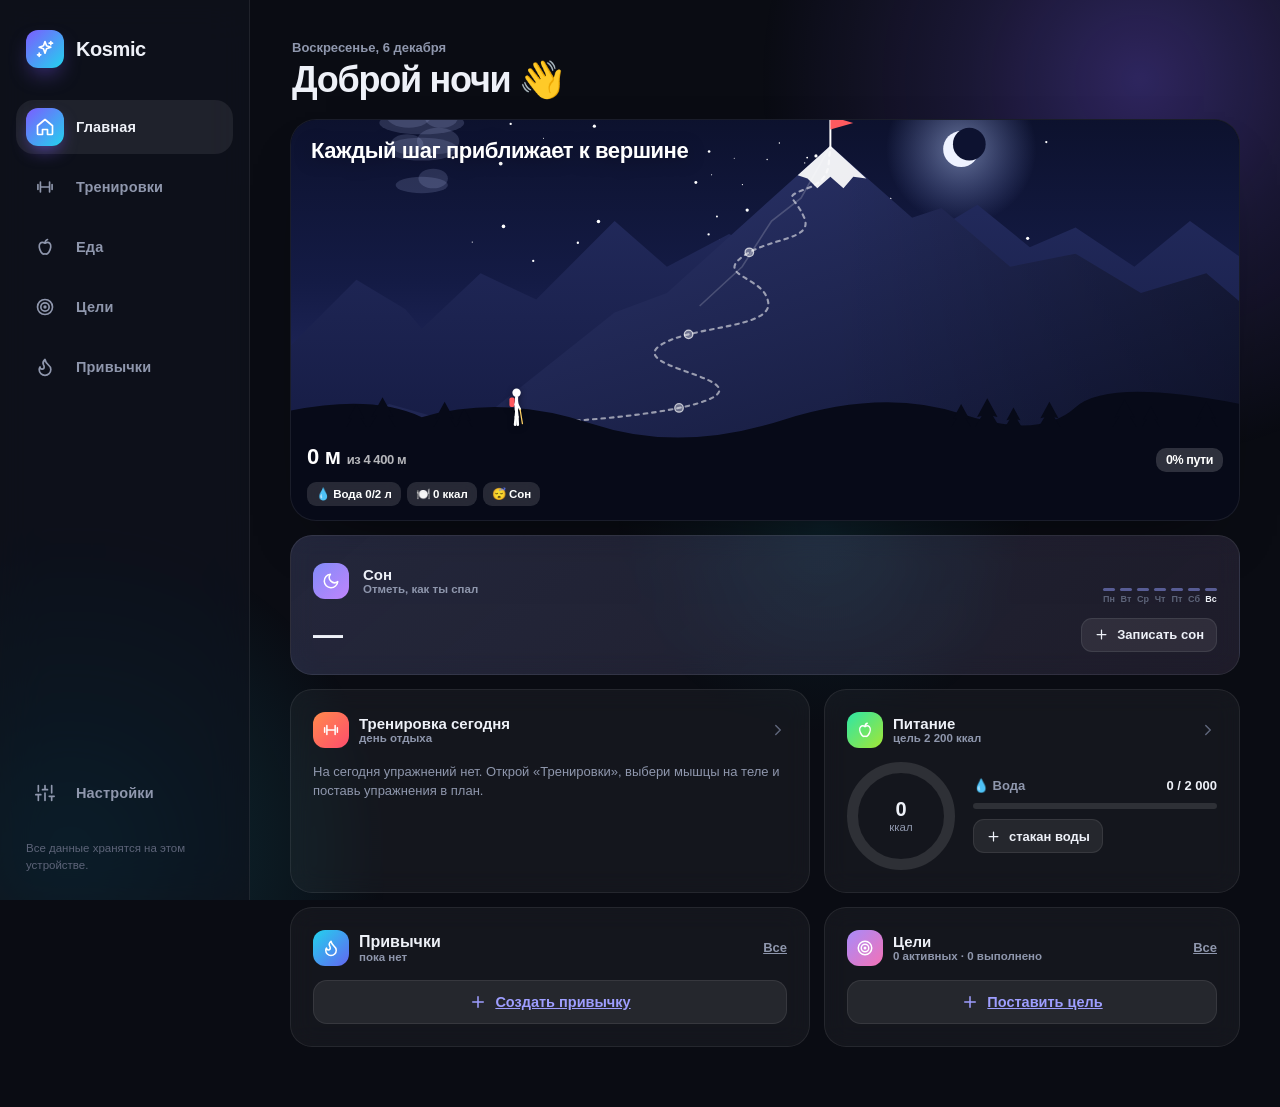
==== index.html @ f2323d11 "Иконка-гора, голова манекена без причёски и плавная шея, отмена быстрого выбора еды, фон без квадрат" ====
<!DOCTYPE html>
<html lang="ru">
<head>
  <meta charset="UTF-8" />
  <meta name="viewport" content="width=device-width, initial-scale=1, viewport-fit=cover, maximum-scale=1" />
  <title>Kosmic — тренировки, еда, цели и привычки</title>
  <meta name="description" content="Личный трекер: тренировки, питание, цели и привычки. Данные хранятся на устройстве." />
  <meta name="theme-color" content="#0b0d14" />
  <meta name="apple-mobile-web-app-capable" content="yes" />
  <meta name="mobile-web-app-capable" content="yes" />
  <meta name="apple-mobile-web-app-status-bar-style" content="black-translucent" />
  <meta name="apple-mobile-web-app-title" content="Kosmic" />
  <link rel="manifest" href="manifest.webmanifest" />
  <link rel="icon" href="icons/icon-32.png" type="image/png" />
  <link rel="apple-touch-icon" href="icons/icon-180.png?v=2" />
  <link rel="stylesheet" href="css/styles.css?v=15" />
</head>
<body>
  <div class="bg-orbs" aria-hidden="true">
    <span class="orb orb-1"></span><span class="orb orb-2"></span><span class="orb orb-3"></span>
  </div>

  <div class="app">
    <nav class="nav" id="nav" aria-label="Разделы"></nav>
    <main class="main" id="main"></main>
  </div>

  <div class="sheet-backdrop" id="sheet-backdrop" hidden></div>
  <section class="sheet" id="sheet" role="dialog" aria-modal="true" hidden></section>
  <div class="toast" id="toast" role="status" aria-live="polite"></div>
  <canvas class="confetti" id="confetti" aria-hidden="true"></canvas>

  <noscript>Для работы приложения включите JavaScript.</noscript>
  <script type="importmap">
    { "imports": {
      "three": "https://cdn.jsdelivr.net/npm/three@0.170.0/build/three.module.js",
      "three/addons/": "https://cdn.jsdelivr.net/npm/three@0.170.0/examples/jsm/"
    } }
  </script>
  <script type="module" src="js/app.js"></script>
</body>
</html>
---- css/styles.css ----
/* ============================================================
   Kosmic — дизайн-система
   ============================================================ */

:root {
  --bg: #0a0c13;
  --bg-2: #10131d;
  --surface: rgba(255, 255, 255, 0.045);
  --surface-2: rgba(255, 255, 255, 0.075);
  --surface-3: rgba(255, 255, 255, 0.11);
  --border: rgba(255, 255, 255, 0.08);
  --border-2: rgba(255, 255, 255, 0.14);
  --text: #eef1f8;
  --muted: #8f97ad;
  --faint: #5d6479;
  --shadow: 0 20px 50px -20px rgba(0, 0, 0, 0.6);
  --glass: rgba(16, 19, 29, 0.72);

  --home-1: #7c5cff;
  --home-2: #22d3ee;
  --workouts-1: #ff8a4c;
  --workouts-2: #ff4d6d;
  --food-1: #2ee6a6;
  --food-2: #a3e635;
  --goals-1: #a78bfa;
  --goals-2: #f472b6;
  --habits-1: #22d3ee;
  --habits-2: #6366f1;
  --water: #38bdf8;

  --a1: var(--home-1);
  --a2: var(--home-2);

  --body-base: #1a1e2b;
  --body-line: #0b0d14;
  --muscle: #3b4462;
  --muscle-hover: #515c85;

  --radius: 22px;
  --radius-sm: 14px;
  --nav-h: 74px;
  --safe-b: env(safe-area-inset-bottom, 0px);
  --safe-t: env(safe-area-inset-top, 0px);
  --font: "Inter", "SF Pro Display", -apple-system, BlinkMacSystemFont, "Segoe UI", Roboto, sans-serif;
  color-scheme: dark;
}

[data-theme="light"] {
  --bg: #f3f4f9;
  --bg-2: #ffffff;
  --surface: rgba(255, 255, 255, 0.78);
  --surface-2: rgba(20, 24, 40, 0.05);
  --surface-3: rgba(20, 24, 40, 0.09);
  --border: rgba(20, 24, 40, 0.08);
  --border-2: rgba(20, 24, 40, 0.14);
  --text: #141826;
  --muted: #646b80;
  --faint: #9aa0b2;
  --shadow: 0 18px 40px -22px rgba(30, 35, 60, 0.35);
  --glass: rgba(255, 255, 255, 0.8);
  --body-base: #eceef4;
  --body-line: #ffffff;
  --muscle: #c6ccdb;
  --muscle-hover: #aeb6ca;
  color-scheme: light;
}

body[data-section="home"] { --a1: var(--home-1); --a2: var(--home-2); }
body[data-section="workouts"] { --a1: var(--workouts-1); --a2: var(--workouts-2); }
body[data-section="food"] { --a1: var(--food-1); --a2: var(--food-2); }
body[data-section="goals"] { --a1: var(--goals-1); --a2: var(--goals-2); }
body[data-section="habits"] { --a1: var(--habits-1); --a2: var(--habits-2); }
body[data-section="settings"] { --a1: var(--home-1); --a2: var(--home-2); }

* { box-sizing: border-box; }
html, body { margin: 0; padding: 0; }
html { -webkit-text-size-adjust: 100%; }
body {
  font-family: var(--font);
  background: var(--bg);
  color: var(--text);
  min-height: 100dvh;
  -webkit-font-smoothing: antialiased;
  -webkit-tap-highlight-color: transparent;
  overflow-x: hidden;
  transition: background 0.4s ease;
}
button, input, select, textarea { font: inherit; color: inherit; }
button { cursor: pointer; border: 0; background: none; padding: 0; }
input, select, textarea { outline: none; }
svg { display: block; }
[hidden] { display: none !important; }

/* ---------- фон ---------- */
.bg-orbs { position: fixed; inset: 0; pointer-events: none; z-index: 0; overflow: hidden; }
@property --c { syntax: '<color>'; inherits: false; initial-value: transparent; }
/* мягкие пятна цвета — радиальным градиентом, без filter: blur
   (большой blur на iPhone рисуется «квадратами» и мигает тёмной плашкой при открытии раздела) */
.orb {
  position: absolute; border-radius: 50%; opacity: 0.32;
  background: radial-gradient(closest-side, var(--c), color-mix(in srgb, var(--c) 45%, transparent) 45%, transparent);
  transition: --c 0.8s ease, opacity 0.8s ease;
}
.orb-1 { --c: var(--a1); width: 760px; height: 760px; top: -300px; right: -240px; }
.orb-2 { --c: var(--a2); width: 640px; height: 640px; bottom: -270px; left: -250px; opacity: 0.22; }
.orb-3 { --c: var(--a2); width: 420px; height: 420px; top: 35%; left: 48%; opacity: 0.1; }
[data-theme="light"] .orb { opacity: 0.18; }

/* ---------- каркас ---------- */
.app { position: relative; z-index: 1; display: flex; min-height: 100dvh; }
.main {
  flex: 1; min-width: 0;
  padding: calc(18px + var(--safe-t)) 16px calc(var(--nav-h) + 28px + var(--safe-b));
  max-width: 1180px; margin: 0 auto; width: 100%;
}
.view { animation: viewIn 0.35s cubic-bezier(.2,.8,.2,1); }
/* только прозрачность: transform у раздела ломает position: fixed у кнопки «+» (она прыгала снизу вверх) */
@keyframes viewIn { from { opacity: 0; } to { opacity: 1; } }

/* ---------- навигация ---------- */
.nav {
  position: fixed; left: 10px; right: 10px; bottom: calc(10px + var(--safe-b)); z-index: 20;
  height: var(--nav-h); display: flex; align-items: center; justify-content: space-around;
  background: var(--glass); backdrop-filter: blur(22px) saturate(160%); -webkit-backdrop-filter: blur(22px) saturate(160%);
  border: 1px solid var(--border); border-radius: 26px; box-shadow: var(--shadow); padding: 0 6px;
}
.nav-brand, .nav-foot { display: none; }
.nav-item {
  --c1: var(--home-1); --c2: var(--home-2);
  flex: 1; display: flex; flex-direction: column; align-items: center; gap: 4px;
  color: var(--faint); font-size: 10.5px; font-weight: 600; letter-spacing: 0.01em;
  padding: 8px 2px; border-radius: 18px; transition: color 0.2s ease; text-decoration: none; position: relative;
}
.nav-item .nav-ic {
  width: 42px; height: 30px; display: grid; place-items: center; border-radius: 12px;
  transition: background 0.25s ease, transform 0.25s ease;
}
.nav-item.active { color: var(--text); }
.nav-item.active .nav-ic { background: linear-gradient(135deg, var(--c1), var(--c2)); color: #fff; transform: translateY(-2px); box-shadow: 0 8px 20px -8px var(--c1); }
.nav-item[data-s="workouts"] { --c1: var(--workouts-1); --c2: var(--workouts-2); }
.nav-item[data-s="food"] { --c1: var(--food-1); --c2: var(--food-2); }
.nav-item[data-s="goals"] { --c1: var(--goals-1); --c2: var(--goals-2); }
.nav-item[data-s="habits"] { --c1: var(--habits-1); --c2: var(--habits-2); }
.nav-item[data-s="settings"] { display: none; }

@media (min-width: 920px) {
  .nav {
    position: sticky; top: 0; left: auto; right: auto; bottom: auto; height: 100dvh; width: 250px; flex: none;
    flex-direction: column; justify-content: flex-start; align-items: stretch; gap: 6px;
    border-radius: 0; border: 0; border-right: 1px solid var(--border); padding: 26px 16px; box-shadow: none;
  }
  .nav-brand { display: flex; align-items: center; gap: 12px; padding: 4px 10px 26px; font-weight: 800; font-size: 20px; letter-spacing: -0.02em; }
  .nav-brand .logo { width: 38px; height: 38px; border-radius: 12px; background: linear-gradient(135deg, var(--home-1), var(--home-2)); display: grid; place-items: center; color: #fff; box-shadow: 0 10px 24px -10px var(--home-1); }
  .nav-item { flex: none; flex-direction: row; gap: 12px; font-size: 14.5px; padding: 8px 10px; color: var(--muted); }
  .nav-item:hover { background: var(--surface); color: var(--text); }
  .nav-item .nav-ic { width: 38px; height: 38px; }
  .nav-item.active { background: var(--surface-2); }
  .nav-item.active .nav-ic { transform: none; }
  .nav-item[data-s="settings"] { display: flex; margin-top: auto; }
  .nav-foot { display: block; font-size: 11.5px; color: var(--faint); padding: 14px 10px 0; line-height: 1.5; }
  .main { padding: 34px 40px 60px; }
  .mobile-only { display: none !important; }
}
@media (max-width: 919px) { .desktop-only { display: none !important; } }

/* ---------- заголовки ---------- */
.page-head { display: flex; align-items: flex-end; justify-content: space-between; gap: 12px; margin: 6px 2px 20px; }
.page-head h1 { margin: 0; font-size: clamp(28px, 5vw, 36px); font-weight: 800; letter-spacing: -0.035em; line-height: 1.05; }
.page-head .sub { color: var(--muted); font-size: 14px; margin-top: 6px; font-weight: 500; }
.grad-text { background: linear-gradient(120deg, var(--a1), var(--a2)); -webkit-background-clip: text; background-clip: text; color: transparent; }
.section-title { display: flex; align-items: center; justify-content: space-between; margin: 26px 4px 12px; }
.section-title h2 { margin: 0; font-size: 17px; font-weight: 750; letter-spacing: -0.01em; }
.section-title .link { color: var(--muted); font-size: 13px; font-weight: 600; }
.section-title .link:hover { color: var(--text); }

/* ---------- карточки ---------- */
.card {
  background: var(--surface); border: 1px solid var(--border); border-radius: var(--radius);
  padding: 18px; backdrop-filter: blur(12px); -webkit-backdrop-filter: blur(12px); position: relative;
}
.card.pad-lg { padding: 22px; }
.card.tight { padding: 14px; }
.card-accent { background: linear-gradient(140deg, color-mix(in srgb, var(--a1) 22%, transparent), color-mix(in srgb, var(--a2) 10%, transparent)), var(--surface); border-color: color-mix(in srgb, var(--a1) 30%, var(--border)); }
.grid { display: grid; gap: 14px; }
.grid-2 { grid-template-columns: repeat(2, minmax(0, 1fr)); }
.grid-auto { grid-template-columns: repeat(auto-fill, minmax(280px, 1fr)); }
@media (min-width: 920px) { .grid-3 { grid-template-columns: repeat(3, minmax(0, 1fr)); } .grid-dash { grid-template-columns: 1.25fr 1fr; } }
.stack { display: flex; flex-direction: column; gap: 12px; }
.row { display: flex; align-items: center; gap: 10px; }
.row.between { justify-content: space-between; }
.row.wrap { flex-wrap: wrap; }
.grow { flex: 1; min-width: 0; }
.muted { color: var(--muted); }
.faint { color: var(--faint); }
.small { font-size: 13px; }
.tiny { font-size: 11.5px; }
.bold { font-weight: 700; }
.num { font-variant-numeric: tabular-nums; }
.ellipsis { white-space: nowrap; overflow: hidden; text-overflow: ellipsis; }

/* ---------- кнопки ---------- */
.btn {
  display: inline-flex; align-items: center; justify-content: center; gap: 8px;
  height: 44px; padding: 0 18px; border-radius: 14px; font-weight: 650; font-size: 14.5px;
  background: var(--surface-2); border: 1px solid var(--border); transition: transform 0.15s ease, background 0.2s ease, opacity 0.2s;
  white-space: nowrap;
}
.btn:hover { background: var(--surface-3); }
.btn:active { transform: scale(0.97); }
.btn-primary { background: linear-gradient(135deg, var(--a1), var(--a2)); color: #fff; border: 0; box-shadow: 0 10px 26px -12px var(--a1); }
.btn-primary:hover { background: linear-gradient(135deg, var(--a1), var(--a2)); filter: brightness(1.08); }
.btn-danger { color: #ff6b81; }
.btn-sm { height: 34px; padding: 0 12px; font-size: 13px; border-radius: 11px; }
.btn-block { width: 100%; }
.btn[disabled] { opacity: 0.45; pointer-events: none; }
.icon-btn {
  width: 40px; height: 40px; border-radius: 13px; display: grid; place-items: center; flex: none;
  background: var(--surface-2); border: 1px solid var(--border); color: var(--text); transition: transform 0.15s, background 0.2s;
}
.icon-btn:hover { background: var(--surface-3); }
.icon-btn:active { transform: scale(0.92); }
.icon-btn.sm { width: 32px; height: 32px; border-radius: 10px; }
.icon-btn.ghost { background: none; border-color: transparent; color: var(--muted); }
.icon-btn.ghost:hover { background: var(--surface-2); color: var(--text); }
.icon-btn.accent { background: linear-gradient(135deg, var(--a1), var(--a2)); color: #fff; border: 0; }
.fab {
  position: fixed; right: 20px; bottom: calc(var(--nav-h) + 24px + var(--safe-b)); z-index: 15;
  width: 58px; height: 58px; border-radius: 20px; display: grid; place-items: center; color: #fff;
  background: linear-gradient(135deg, var(--a1), var(--a2)); box-shadow: 0 16px 34px -12px var(--a1); transition: transform 0.2s;
}
.fab:active { transform: scale(0.92); }
@media (min-width: 920px) { .fab { bottom: 34px; right: 40px; } }

/* ---------- сегменты / чипы ---------- */
.seg { display: flex; background: var(--surface); border: 1px solid var(--border); border-radius: 16px; padding: 4px; gap: 4px; }
.seg button {
  flex: 1; height: 38px; border-radius: 12px; font-weight: 650; font-size: 13.5px; color: var(--muted);
  display: flex; align-items: center; justify-content: center; gap: 7px; transition: background 0.25s, color 0.25s; white-space: nowrap; padding: 0 8px;
}
.seg button.on { background: var(--surface-3); color: var(--text); box-shadow: 0 4px 14px -8px rgba(0,0,0,.5); }
.chips { display: flex; gap: 8px; overflow-x: auto; scrollbar-width: none; padding: 2px; margin: 0 -2px; }
.chips::-webkit-scrollbar { display: none; }
.chip {
  flex: none; height: 36px; padding: 0 14px; border-radius: 12px; font-size: 13.5px; font-weight: 600;
  display: inline-flex; align-items: center; gap: 7px; background: var(--surface); border: 1px solid var(--border); color: var(--muted);
  transition: all 0.2s;
}
.chip:hover { color: var(--text); }
.chip.on { background: linear-gradient(135deg, var(--a1), var(--a2)); color: #fff; border-color: transparent; }
.chip .dot { width: 7px; height: 7px; border-radius: 50%; background: currentColor; opacity: 0.8; }
.badge {
  display: inline-flex; align-items: center; gap: 5px; height: 24px; padding: 0 9px; border-radius: 8px;
  font-size: 11.5px; font-weight: 700; background: var(--surface-2); color: var(--muted);
}
.badge.accent { background: color-mix(in srgb, var(--a1) 20%, transparent); color: var(--a1); }

/* ---------- поля ---------- */
.field { display: flex; flex-direction: column; gap: 7px; }
.field label, .label { font-size: 12.5px; font-weight: 650; color: var(--muted); letter-spacing: 0.01em; }
.input {
  height: 48px; padding: 0 14px; border-radius: 14px; background: var(--surface-2); border: 1px solid var(--border);
  font-size: 15.5px; transition: border-color 0.2s, background 0.2s; width: 100%; min-width: 0;
}
.input:focus { border-color: color-mix(in srgb, var(--a1) 60%, transparent); background: var(--surface-3); }
.input::placeholder { color: var(--faint); }
.fields-2 { display: grid; grid-template-columns: 1fr 1fr; gap: 10px; }
.fields-3 { display: grid; grid-template-columns: repeat(3, 1fr); gap: 10px; }
.stepper { display: flex; align-items: center; background: var(--surface-2); border: 1px solid var(--border); border-radius: 14px; height: 48px; overflow: hidden; }
.stepper button { width: 42px; height: 100%; display: grid; place-items: center; color: var(--muted); flex: none; }
.stepper button:hover { color: var(--text); background: var(--surface-2); }
.stepper input { flex: 1; min-width: 0; width: 100%; text-align: center; background: none; border: 0; font-size: 16px; font-weight: 700; font-variant-numeric: tabular-nums; }
.stepper input::-webkit-inner-spin-button { -webkit-appearance: none; }
input[type=number] { -moz-appearance: textfield; }
.emoji-grid { display: grid; grid-template-columns: repeat(8, 1fr); gap: 6px; }
.emoji-grid button { aspect-ratio: 1; border-radius: 12px; font-size: 20px; background: var(--surface-2); border: 1px solid transparent; transition: transform 0.15s; }
.emoji-grid button.on { border-color: var(--a1); background: color-mix(in srgb, var(--a1) 18%, transparent); transform: scale(1.05); }
.color-row { display: flex; gap: 10px; flex-wrap: wrap; }
.color-row button { width: 34px; height: 34px; border-radius: 50%; border: 3px solid transparent; transition: transform 0.15s; }
.color-row button.on { border-color: var(--text); transform: scale(1.1); }
.type-cards { display: grid; gap: 10px; grid-template-columns: repeat(auto-fit, minmax(140px, 1fr)); }
.type-card {
  text-align: left; padding: 14px; border-radius: 16px; background: var(--surface-2); border: 1.5px solid var(--border);
  display: flex; flex-direction: column; gap: 6px; transition: all 0.2s;
}
.type-card .t { font-weight: 700; font-size: 14.5px; display: flex; align-items: center; gap: 8px; }
.type-card .d { font-size: 12px; color: var(--muted); line-height: 1.4; }
.type-card.on { border-color: var(--a1); background: color-mix(in srgb, var(--a1) 12%, var(--surface-2)); }

/* ---------- bottom sheet ---------- */
.sheet-backdrop { position: fixed; inset: 0; background: rgba(4, 6, 12, 0.55); backdrop-filter: blur(4px); -webkit-backdrop-filter: blur(4px); z-index: 40; opacity: 0; transition: opacity 0.25s; }
.sheet-backdrop.show { opacity: 1; }
.sheet {
  position: fixed; left: 0; right: 0; bottom: 0; z-index: 41; max-height: 92dvh; overflow-y: auto; overscroll-behavior: contain;
  background: var(--bg-2); border: 1px solid var(--border-2); border-bottom: 0; border-radius: 28px 28px 0 0;
  padding: 10px 20px calc(24px + var(--safe-b)); transform: translateY(100%); transition: transform 0.35s cubic-bezier(.2,.9,.25,1);
  box-shadow: 0 -20px 60px -20px rgba(0,0,0,.5);
}
.sheet.show { transform: none; }
.sheet .grabber { width: 42px; height: 5px; border-radius: 3px; background: var(--border-2); margin: 0 auto 14px; }
.sheet-head { display: flex; align-items: center; justify-content: space-between; gap: 10px; margin-bottom: 18px; }
.sheet-head h3 { margin: 0; font-size: 20px; font-weight: 800; letter-spacing: -0.02em; }
.sheet-body { display: flex; flex-direction: column; gap: 16px; }
@media (min-width: 720px) {
  .sheet {
    left: 50%; right: auto; bottom: auto; top: 50%; width: min(560px, 92vw); max-height: 86dvh;
    border-radius: 28px; border-bottom: 1px solid var(--border-2); transform: translate(-50%, -46%) scale(0.97); opacity: 0;
    transition: transform 0.3s cubic-bezier(.2,.9,.25,1), opacity 0.25s; padding: 22px 26px 26px;
  }
  .sheet.show { transform: translate(-50%, -50%); opacity: 1; }
  .sheet .grabber { display: none; }
}

/* ---------- тост / конфетти ---------- */
.toast {
  position: fixed; left: 50%; top: calc(16px + var(--safe-t)); z-index: 60; transform: translate(-50%, -140%);
  background: var(--bg-2); border: 1px solid var(--border-2); padding: 12px 18px; border-radius: 16px; font-weight: 650; font-size: 14px;
  box-shadow: var(--shadow); transition: transform 0.35s cubic-bezier(.2,.9,.25,1), opacity 0.3s; display: flex; align-items: center; gap: 10px; max-width: 92vw;
  opacity: 0; pointer-events: none;
}
.toast.show { transform: translate(-50%, 0); opacity: 1; }
.confetti { position: fixed; inset: 0; pointer-events: none; z-index: 70; width: 100%; height: 100%; }

/* ---------- прогресс ---------- */
.bar { height: 10px; border-radius: 6px; background: var(--surface-3); overflow: hidden; }
.bar > i { display: block; height: 100%; border-radius: inherit; background: linear-gradient(90deg, var(--a1), var(--a2)); transition: width 0.6s cubic-bezier(.2,.8,.2,1); }
.bar.thin { height: 6px; }
.ring { position: relative; display: grid; place-items: center; flex: none; }
.ring svg { transform: rotate(-90deg); }
.ring .ring-track { stroke: var(--surface-3); }
.ring .ring-val { transition: stroke-dashoffset 0.8s cubic-bezier(.2,.8,.2,1); }
.ring .ring-center { position: absolute; inset: 0; display: flex; flex-direction: column; align-items: center; justify-content: center; text-align: center; }
.empty { text-align: center; padding: 34px 16px; color: var(--muted); }
.empty .em { font-size: 40px; margin-bottom: 10px; }
.empty h4 { margin: 0 0 6px; color: var(--text); font-size: 16px; }
.empty p { margin: 0 0 16px; font-size: 13.5px; line-height: 1.5; }

/* ---------- списки ---------- */
.list { display: flex; flex-direction: column; gap: 8px; }
.item {
  display: flex; align-items: center; gap: 12px; padding: 12px 12px 12px 14px; border-radius: 16px;
  background: var(--surface); border: 1px solid var(--border); transition: background 0.2s, opacity 0.3s;
}
.item .ic {
  width: 42px; height: 42px; border-radius: 13px; display: grid; place-items: center; flex: none; font-size: 20px;
  background: color-mix(in srgb, var(--a1) 16%, transparent); color: var(--a1);
}
.item .t { font-weight: 650; font-size: 14.5px; }
.item .s { color: var(--muted); font-size: 12.5px; margin-top: 2px; }

/* ---------- главная ---------- */
.hello { display: flex; align-items: center; justify-content: space-between; gap: 12px; }
.dash-card { cursor: pointer; transition: transform 0.2s, border-color 0.2s; overflow: hidden; }
.dash-card:hover { border-color: var(--border-2); }
.dash-card:active { transform: scale(0.99); }
.dash-card .dc-head { display: flex; align-items: center; gap: 10px; margin-bottom: 14px; }
.dash-card .dc-ic { width: 36px; height: 36px; border-radius: 12px; display: grid; place-items: center; color: #fff; flex: none; }
.dash-card .dc-title { font-weight: 750; font-size: 15px; }
.dash-card .dc-more { margin-left: auto; color: var(--faint); }
.big-num { font-size: 30px; font-weight: 800; letter-spacing: -0.03em; font-variant-numeric: tabular-nums; line-height: 1; }
.timer-widget {
  border-radius: 20px; padding: 16px; position: relative; overflow: hidden; color: #fff;
  background: linear-gradient(135deg, var(--c1, var(--habits-1)), var(--c2, var(--habits-2)));
  box-shadow: 0 16px 34px -18px var(--c1, var(--habits-1));
}
.timer-widget::after { content: ""; position: absolute; width: 160px; height: 160px; border-radius: 50%; right: -50px; top: -60px; background: rgba(255,255,255,.14); }
.timer-widget .tw-title { font-weight: 700; font-size: 13.5px; opacity: 0.92; display: flex; align-items: center; gap: 8px; position: relative; z-index: 1; }
.timer-widget .tw-time { font-size: 28px; font-weight: 800; letter-spacing: -0.02em; margin-top: 10px; font-variant-numeric: tabular-nums; position: relative; z-index: 1; }
.timer-widget .tw-units { display: flex; gap: 14px; margin-top: 10px; position: relative; z-index: 1; }
.timer-widget .tw-units div { display: flex; flex-direction: column; }
.timer-widget .tw-units b { font-size: 26px; font-weight: 800; font-variant-numeric: tabular-nums; line-height: 1.05; }
.timer-widget .tw-units span { font-size: 10.5px; opacity: 0.8; font-weight: 600; text-transform: uppercase; letter-spacing: 0.06em; }
.timer-widget .tw-sub { font-size: 12px; opacity: 0.85; margin-top: 8px; position: relative; z-index: 1; }

/* ---------- тело ---------- */
.body-wrap { display: grid; gap: 16px; }
@media (min-width: 920px) { .body-wrap { grid-template-columns: minmax(270px, 330px) 1fr; align-items: start; } .body-wrap .body-card { position: sticky; top: 24px; } }
@media (min-width: 1280px) { .body-wrap { grid-template-columns: 420px 1fr; } }
@media (min-width: 920px) and (max-width: 1100px) { .nav { width: 210px; } .main { padding: 30px 26px 60px; } }
.body-card { padding: 16px 16px 18px; }
.body-stage {
  perspective: 1400px; height: min(66dvh, 560px); min-height: 400px; position: relative; touch-action: pan-y; user-select: none; -webkit-user-select: none;
  cursor: grab;
}
.body-stage.dragging { cursor: grabbing; }
.body-flip { position: absolute; inset: 0; transform-style: preserve-3d; transition: transform 0.6s cubic-bezier(.2,.8,.2,1); }
.body-stage.dragging .body-flip { transition: none; }
.body-face { position: absolute; inset: 0; backface-visibility: hidden; -webkit-backface-visibility: hidden; display: flex; align-items: center; justify-content: center; }
.body-face.back { transform: rotateY(180deg); }
.body-face svg { height: 100%; width: auto; max-width: 100%; overflow: visible; filter: drop-shadow(0 18px 30px rgba(0,0,0,.25)); }
.body-shadow { position: absolute; left: 50%; bottom: 2px; width: 46%; height: 18px; transform: translateX(-50%); background: radial-gradient(ellipse, rgba(0,0,0,.35), transparent 70%); border-radius: 50%; }
.bs-base { fill: var(--body-base); stroke: var(--body-line); stroke-width: 1.1; }
.bs-line { fill: none; stroke: var(--body-line); stroke-width: 1.3; stroke-linecap: round; pointer-events: none; opacity: 0.85; }
.m { fill: var(--muscle); stroke: var(--body-line); stroke-width: 1.6; stroke-linejoin: round; transition: fill 0.25s ease, filter 0.25s; }
.interactive .m { cursor: pointer; }
.interactive .m:hover { fill: var(--muscle-hover); }
.m.sel, .interactive .m.sel:hover { fill: url(#gradSel); filter: drop-shadow(0 0 8px color-mix(in srgb, var(--a1) 70%, transparent)); }
.m.planned { fill: color-mix(in srgb, var(--a1) 34%, var(--muscle)); }
.body-controls { display: flex; align-items: center; justify-content: space-between; gap: 10px; margin-top: 8px; }
.body-hint { font-size: 12px; color: var(--faint); display: flex; align-items: center; gap: 6px; }
.muscle-chips { margin-top: 12px; }
.mini-bodies { display: flex; gap: 6px; justify-content: center; }
.mini-bodies svg { height: 210px; width: auto; }
.mini-bodies.lg svg { height: 300px; }
.mini-bodies .lbl { text-align: center; font-size: 11px; color: var(--faint); font-weight: 600; margin-top: 4px; }

/* ---------- упражнения ---------- */
.ex-card { display: flex; align-items: center; gap: 12px; padding: 12px 12px 12px 12px; border-radius: 18px; background: var(--surface); border: 1px solid var(--border); transition: border-color .2s, background .2s; }
.ex-card.added { border-color: color-mix(in srgb, var(--a1) 45%, var(--border)); background: color-mix(in srgb, var(--a1) 7%, var(--surface)); }
.ex-thumb { width: 50px; height: 50px; border-radius: 15px; flex: none; display: grid; place-items: center; font-size: 22px; background: linear-gradient(140deg, color-mix(in srgb, var(--a1) 28%, transparent), color-mix(in srgb, var(--a2) 16%, transparent)); }
.ex-name { font-weight: 700; font-size: 14.5px; line-height: 1.25; }
.ex-meta { display: flex; gap: 6px; flex-wrap: wrap; margin-top: 6px; }
.ex-tip { font-size: 12.5px; color: var(--muted); margin-top: 6px; line-height: 1.45; }
.muscle-panel-head { display: flex; align-items: center; gap: 12px; margin-bottom: 14px; }
.muscle-panel-head .mp-ic { width: 46px; height: 46px; border-radius: 15px; display: grid; place-items: center; color: #fff; background: linear-gradient(135deg, var(--a1), var(--a2)); flex: none; }

/* ---------- неделя ---------- */
.week-strip { display: grid; grid-template-columns: repeat(7, 1fr); gap: 6px; }
.day-pill {
  display: flex; flex-direction: column; align-items: center; gap: 4px; padding: 10px 0 9px; border-radius: 16px;
  background: var(--surface); border: 1px solid var(--border); transition: all 0.2s; position: relative;
}
.day-pill .dn { font-size: 11.5px; font-weight: 700; color: var(--muted); text-transform: uppercase; letter-spacing: 0.04em; }
.day-pill .dd { font-size: 17px; font-weight: 800; font-variant-numeric: tabular-nums; }
.day-pill .dots { display: flex; gap: 3px; height: 6px; }
.day-pill .dots i { width: 6px; height: 6px; border-radius: 50%; background: var(--a1); }
.day-pill.today .dd { color: var(--a1); }
.day-pill.on { background: linear-gradient(160deg, var(--a1), var(--a2)); border-color: transparent; color: #fff; }
.day-pill.on .dn, .day-pill.on .dd { color: #fff; }
.day-pill.on .dots i { background: #fff; }
.plan-item { padding: 14px; border-radius: 18px; background: var(--surface); border: 1px solid var(--border); transition: opacity .3s, border-color .2s; }
.plan-item.done { opacity: 0.6; }
.plan-item.done .ex-name { text-decoration: line-through; text-decoration-color: var(--faint); }
.plan-stats { display: flex; gap: 8px; margin-top: 12px; }
.plan-stat { flex: 1; background: var(--surface-2); border-radius: 12px; padding: 8px 10px; text-align: center; }
.plan-stat b { display: block; font-size: 17px; font-weight: 800; font-variant-numeric: tabular-nums; }
.plan-stat span { font-size: 11px; color: var(--muted); font-weight: 600; }
.check {
  width: 34px; height: 34px; border-radius: 11px; border: 2px solid var(--border-2); display: grid; place-items: center; flex: none; color: transparent; transition: all 0.25s;
}
.check.on { background: linear-gradient(135deg, var(--a1), var(--a2)); border-color: transparent; color: #fff; }
.heat-row { display: grid; grid-template-columns: 110px 1fr 46px; align-items: center; gap: 10px; font-size: 13px; }
.heat-row .bar { height: 8px; }
.stat-tiles { display: grid; grid-template-columns: repeat(auto-fit, minmax(120px, 1fr)); gap: 10px; }
.stat-tile { background: var(--surface-2); border-radius: 16px; padding: 14px; }
.stat-tile b { display: block; font-size: 22px; font-weight: 800; letter-spacing: -0.02em; font-variant-numeric: tabular-nums; }
.stat-tile span { font-size: 12px; color: var(--muted); font-weight: 600; }
.week-grid { display: grid; gap: 10px; grid-template-columns: repeat(auto-fill, minmax(130px, 1fr)); }
.week-day-card { background: var(--surface); border: 1px solid var(--border); border-radius: 18px; padding: 10px 8px 12px; text-align: center; cursor: pointer; transition: border-color .2s; }
.week-day-card:hover { border-color: var(--border-2); }
.week-day-card .wd-name { font-weight: 750; font-size: 13px; }
.week-day-card svg { height: 120px; width: auto; margin: 6px auto; }
.week-day-card .wd-sub { font-size: 11.5px; color: var(--muted); min-height: 30px; line-height: 1.35; }

/* ---------- еда ---------- */
.date-nav { display: flex; align-items: center; gap: 8px; }
.date-nav .dl { font-weight: 700; font-size: 14px; min-width: 120px; text-align: center; }
.kcal-hero { display: flex; align-items: center; gap: 22px; flex-wrap: wrap; }
.macro { display: flex; flex-direction: column; gap: 6px; flex: 1; min-width: 80px; }
.macro .mh { display: flex; justify-content: space-between; font-size: 12.5px; font-weight: 650; }
.macro .mh span { color: var(--muted); font-weight: 600; }
.water-glasses { display: flex; flex-wrap: wrap; gap: 6px; }
.glass { width: 26px; height: 34px; border-radius: 4px 4px 9px 9px; border: 2px solid color-mix(in srgb, var(--water) 55%, transparent); position: relative; overflow: hidden; }
.glass i { position: absolute; left: 0; right: 0; bottom: 0; background: linear-gradient(180deg, #7dd3fc, var(--water)); transition: height 0.5s; }
.quick-row { display: flex; gap: 8px; flex-wrap: wrap; }
.mini-chart { display: flex; align-items: flex-end; gap: 8px; height: 120px; padding-top: 10px; }
.mini-chart .col { flex: 1; display: flex; flex-direction: column; align-items: center; gap: 6px; height: 100%; justify-content: flex-end; }
.mini-chart .col i { width: 100%; max-width: 34px; border-radius: 9px 9px 5px 5px; background: linear-gradient(180deg, var(--a2), var(--a1)); min-height: 4px; transition: height .6s cubic-bezier(.2,.8,.2,1); opacity: .9; }
.mini-chart .col.over i { background: linear-gradient(180deg, #fb7185, #f43f5e); }
.mini-chart .col.today i { opacity: 1; box-shadow: 0 6px 18px -6px var(--a1); }
.mini-chart .col span { font-size: 11px; color: var(--muted); font-weight: 600; }
.mini-chart .goal-line { position: absolute; left: 0; right: 0; border-top: 1.5px dashed var(--faint); }

/* ---------- цели / привычки ---------- */
.goal-card { padding: 16px; border-radius: 20px; background: var(--surface); border: 1px solid var(--border); position: relative; overflow: hidden; }
.goal-card .gc-top { display: flex; align-items: center; gap: 12px; }
.goal-card .gc-emoji { width: 46px; height: 46px; border-radius: 15px; display: grid; place-items: center; font-size: 22px; flex: none; background: color-mix(in srgb, var(--gc, var(--a1)) 20%, transparent); }
.goal-card .gc-title { font-weight: 700; font-size: 15px; line-height: 1.3; }
.goal-card .gc-sub { font-size: 12.5px; color: var(--muted); margin-top: 3px; }
.goal-card .bar > i { background: linear-gradient(90deg, var(--gc, var(--a1)), color-mix(in srgb, var(--gc, var(--a1)) 55%, #fff)); }
.goal-card.completed .gc-title { text-decoration: line-through; text-decoration-color: var(--faint); color: var(--muted); }
.swipe-wrap { position: relative; border-radius: 20px; overflow: hidden; touch-action: pan-y; }
.swipe-bg {
  position: absolute; inset: 0; border-radius: 20px; display: flex; align-items: center; padding-left: 22px; gap: 10px; color: #fff; font-weight: 750;
  background: linear-gradient(90deg, var(--gc, var(--a1)), color-mix(in srgb, var(--gc, var(--a1)) 50%, transparent));
}
.swipe-wrap .goal-card { transition: transform 0.35s cubic-bezier(.2,.9,.25,1); will-change: transform; background: var(--bg-2); }
[data-theme="dark"] .swipe-wrap .goal-card, :root:not([data-theme]) .swipe-wrap .goal-card { background: color-mix(in srgb, var(--bg-2) 92%, #fff 3%); }
.swipe-wrap.dragging .goal-card { transition: none; }
.swipe-hint { display: inline-flex; align-items: center; gap: 4px; font-size: 11.5px; color: var(--faint); font-weight: 600; }
.swipe-hint svg { animation: nudge 1.6s ease-in-out infinite; }
@keyframes nudge { 0%,100% { transform: translateX(0); } 50% { transform: translateX(4px); } }
.prog-controls { display: flex; align-items: center; gap: 8px; margin-top: 12px; }
.week-dots { display: flex; gap: 5px; }
.week-dots .wdot { width: 28px; display: flex; flex-direction: column; align-items: center; gap: 4px; font-size: 10px; color: var(--faint); font-weight: 700; }
.week-dots .wdot i { width: 22px; height: 22px; border-radius: 8px; background: var(--surface-3); display: block; transition: background .25s; }
.week-dots .wdot.on i { background: var(--gc, var(--a1)); box-shadow: 0 4px 12px -4px var(--gc, var(--a1)); }
.week-dots .wdot.part i { background: color-mix(in srgb, var(--gc, var(--a1)) 40%, var(--surface-3)); }
.week-dots .wdot.today { color: var(--text); }
.big-check {
  width: 48px; height: 48px; border-radius: 16px; border: 2px solid var(--border-2); display: grid; place-items: center; flex: none; color: transparent; transition: all 0.3s cubic-bezier(.2,.9,.25,1.4);
}
.big-check.on { background: var(--gc, var(--a1)); border-color: transparent; color: #fff; transform: scale(1.04); box-shadow: 0 10px 24px -10px var(--gc, var(--a1)); }
.streak { display: inline-flex; align-items: center; gap: 4px; font-size: 12px; font-weight: 750; color: #fb923c; }
.timer-face { margin-top: 14px; border-radius: 16px; padding: 14px; background: linear-gradient(135deg, color-mix(in srgb, var(--gc) 30%, transparent), color-mix(in srgb, var(--gc) 8%, transparent)); display: flex; align-items: center; gap: 12px; }
.timer-face .tf-time { font-size: 26px; font-weight: 800; font-variant-numeric: tabular-nums; letter-spacing: -0.02em; }
.timer-face .tf-sub { font-size: 12px; color: var(--muted); margin-top: 2px; }
.pulse { animation: pulse 1.6s ease-in-out infinite; }
@keyframes pulse { 0%,100% { box-shadow: 0 0 0 0 color-mix(in srgb, var(--gc) 55%, transparent); } 50% { box-shadow: 0 0 0 8px transparent; } }
.menu-dots { margin-left: auto; }

/* ---------- настройки ---------- */
.theme-swatches { display: flex; gap: 10px; }
.theme-swatch { flex: 1; height: 72px; border-radius: 16px; border: 2px solid var(--border); display: flex; align-items: flex-end; padding: 10px; font-weight: 700; font-size: 13px; }
.theme-swatch.on { border-color: var(--a1); }
.theme-swatch.dark { background: linear-gradient(135deg, #0a0c13, #1b2033); color: #fff; }
.theme-swatch.light { background: linear-gradient(135deg, #ffffff, #e6e9f3); color: #141826; }

@media (prefers-reduced-motion: reduce) {
  *, *::before, *::after { animation: none !important; transition: none !important; }
}

.muscle-grid { display: grid; gap: 8px; grid-template-columns: repeat(auto-fill, minmax(150px, 1fr)); }
.cap-first::first-letter { text-transform: uppercase; }
@media (max-width: 520px) { .kcal-hero { justify-content: center; } .kcal-hero > .grow { flex-basis: 100%; } }

/* ---------- иллюстрации упражнений ---------- */
:root { --fig: #e9edf7; --fig-far: #7d869f; --eq-frame: #59627c; --eq-pad: #343b50; --eq-plate: #1d2230; --eq-line: #8892ad; --hl1: #ff6a3d; --hl2: #ffb27d; }
[data-theme="light"] { --fig: #2b3142; --fig-far: #9aa2b6; --eq-frame: #aab1c3; --eq-pad: #cfd4e0; --eq-plate: #e8ebf2; --eq-line: #6b7287; }
.fx { width: 100%; height: 100%; overflow: visible; }
.fx line, .fx polyline { stroke-linecap: round; stroke-linejoin: round; fill: none; }
.fx-body { stroke: var(--fig); }
.fx-far { stroke: var(--fig-far); }
.fx-head { fill: var(--fig); }
.fx-hl { stroke: var(--hl1); fill: var(--hl1); filter: drop-shadow(0 0 2.5px color-mix(in srgb, var(--hl1) 80%, transparent)); }
.fx-hl2 { stroke: var(--hl2); fill: var(--hl2); opacity: .75; }
.fx-ground { stroke: var(--border-2); stroke-width: .8; }
.fx-shadow { fill: rgba(0,0,0,.28); }
.fx-frame { fill: var(--eq-frame); }
.fx-pad { fill: var(--eq-pad); stroke: var(--eq-frame); stroke-width: .8; }
.fx-padline { stroke: var(--eq-pad); stroke-width: 5; stroke-linecap: round; }
.fx-rail { stroke: var(--eq-frame); stroke-width: 2; stroke-dasharray: 3 3; }
.fx-platform { stroke: var(--eq-frame); stroke-width: 3.2; stroke-linecap: round; }
.fx-plate { fill: var(--eq-plate); stroke: var(--eq-line); stroke-width: 1.6; }
.fx-hub { fill: var(--eq-line); }
.fx-bar { fill: var(--eq-line); }
.fx-dbh { fill: var(--eq-plate); stroke: var(--eq-line); stroke-width: 1; }
.fx-pulley { fill: var(--eq-plate); stroke: var(--eq-line); stroke-width: 1.2; }
.fx-cable { stroke: var(--eq-line); stroke-width: .9; fill: none; stroke-dasharray: none; }
.body3d-canvas { width: 100% !important; height: 100% !important; display: block; touch-action: none; cursor: grab; outline: none; }
.body3d-canvas:active { cursor: grabbing; }

/* ---------- 3D-сцена ---------- */
.stage3d { position: relative; height: min(64dvh, 560px); min-height: 380px; border-radius: 18px; overflow: hidden;
  background: radial-gradient(120% 80% at 50% 30%, color-mix(in srgb, var(--a1) 12%, transparent), transparent 60%), radial-gradient(80% 50% at 50% 100%, rgba(255,255,255,.04), transparent 70%); }
.body3d-slot, .body3d-host { position: absolute; inset: 0; }
.body3d-loader { position: absolute; inset: 0; display: flex; flex-direction: column; align-items: center; justify-content: center; gap: 12px; color: var(--muted); font-size: 13px; font-weight: 600; }
.spinner { width: 34px; height: 34px; border-radius: 50%; border: 3px solid var(--surface-3); border-top-color: var(--a1); animation: spin 0.9s linear infinite; }
@keyframes spin { to { transform: rotate(360deg); } }
.stage-tools { position: absolute; right: 10px; top: 10px; display: flex; flex-direction: column; gap: 6px; z-index: 2; }
.icon-btn.glass { background: color-mix(in srgb, var(--bg-2) 55%, transparent); backdrop-filter: blur(10px); -webkit-backdrop-filter: blur(10px); border-color: var(--border); }
.stage-legend { position: absolute; left: 12px; bottom: 12px; display: flex; gap: 10px; flex-wrap: wrap; z-index: 2; font-size: 12px; font-weight: 700;
  background: color-mix(in srgb, var(--bg-2) 60%, transparent); backdrop-filter: blur(10px); -webkit-backdrop-filter: blur(10px); padding: 7px 11px; border-radius: 12px; border: 1px solid var(--border); }
.stage-legend span { display: inline-flex; align-items: center; gap: 6px; }
.stage-legend i { width: 10px; height: 10px; border-radius: 50%; }
.lg-p { background: #ff5a32; box-shadow: 0 0 8px #ff5a32; }
.lg-s { background: #ffa36b; }
.interactive-2d .m { cursor: pointer; }
.interactive-2d svg { height: min(54dvh, 440px) !important; }

/* ---------- карточки упражнений ---------- */
.ex-card { display: block; padding: 10px; cursor: pointer; transition: border-color .25s, background .25s, box-shadow .25s; }
.ex-card.ex-row, .ex-card .ex-row { display: flex; align-items: center; gap: 12px; }
.ex-card.focused { border-color: color-mix(in srgb, var(--a1) 60%, var(--border)); box-shadow: 0 14px 40px -24px var(--a1); background: color-mix(in srgb, var(--a1) 6%, var(--surface)); }
.ex-thumb.fig { width: 74px; height: 66px; padding: 3px; border-radius: 16px; background: radial-gradient(90% 90% at 50% 20%, color-mix(in srgb, var(--a1) 16%, transparent), transparent 70%), var(--surface-2); flex: none; cursor: pointer; }
.ex-thumb.fig.sm { width: 54px; height: 48px; border-radius: 13px; }
.ic.fig { width: 52px !important; height: 46px !important; padding: 2px; background: var(--surface-2) !important; }
.ex-expand { display: grid; grid-template-columns: 1.3fr 1fr; gap: 14px; margin-top: 12px; padding-top: 12px; border-top: 1px solid var(--border); animation: viewIn .35s cubic-bezier(.2,.8,.2,1); cursor: default; }
.ex-expand .full { grid-column: 1 / -1; }
.ex-expand .mini-bodies svg { height: 130px; }
.ex-demo { border-radius: 18px; background: radial-gradient(90% 80% at 50% 25%, color-mix(in srgb, var(--a1) 18%, transparent), transparent 70%), var(--surface-2); aspect-ratio: 120 / 104; padding: 8px; }
.sheet-demo { max-width: 420px; width: 100%; margin: 0 auto; }
.ex-muscles { display: flex; flex-wrap: wrap; gap: 6px; margin-top: 8px; }
.badge.sec { background: color-mix(in srgb, #ffa36b 18%, transparent); color: #ffa36b; }
@media (max-width: 560px) { .ex-expand { grid-template-columns: 1fr; } .ex-expand .mini-bodies svg { height: 150px; } }

/* ---------- сцена «Гора» ---------- */
.hero { position: relative; border-radius: 26px; overflow: hidden; background: var(--h-fg); border: 1px solid var(--border); box-shadow: 0 30px 60px -36px rgba(0,0,0,.6); isolation: isolate; }
.hero-scene { position: relative; height: clamp(230px, 34vw, 320px); }
.hero-svg { position: absolute; inset: 0; width: 100%; height: 100%; display: block; }
.hero-top { position: absolute; left: 0; right: 0; top: 0; padding: 18px 20px; z-index: 2; }
.hero-quote { font-size: clamp(17px, 2.6vw, 22px); font-weight: 800; letter-spacing: -0.02em; color: #fff; max-width: 70%; line-height: 1.2; text-shadow: 0 2px 18px rgba(0,0,0,.35); animation: quoteIn 1s cubic-bezier(.2,.8,.2,1) both; }
@keyframes quoteIn { from { opacity: 0; transform: translateY(10px); filter: blur(4px); } to { opacity: 1; transform: none; filter: none; } }
.hero-bottom { position: relative; padding: 4px 16px 14px; z-index: 2; color: #fff; }
.hero-alt { font-size: 22px; font-weight: 800; letter-spacing: -0.02em; display: flex; align-items: baseline; gap: 6px; flex-wrap: wrap; }
.hero-alt .muted-l { font-size: 13px; font-weight: 600; opacity: .7; }
.hero-pct, .hero-done { margin-left: auto; font-size: 12.5px; font-weight: 800; padding: 5px 10px; border-radius: 10px; background: rgba(255,255,255,.16); backdrop-filter: blur(8px); -webkit-backdrop-filter: blur(8px); }
.hero-done { background: linear-gradient(135deg, #ffb703, #fb5607); }
.hero-chips { display: flex; gap: 6px; flex-wrap: wrap; margin-top: 10px; }
.hc { font-size: 11.5px; font-weight: 700; padding: 5px 9px; border-radius: 9px; background: rgba(255,255,255,.13); backdrop-filter: blur(8px); -webkit-backdrop-filter: blur(8px); white-space: nowrap; }
.hc.ok { background: rgba(80, 220, 150, .3); }

.hero .h-trail { fill: none; stroke: rgba(255,255,255,.55); stroke-width: 1.3; stroke-dasharray: 2.2 3; stroke-linecap: round; }
.hero .h-trail-done { fill: none; stroke: #ffd166; stroke-width: 2.2; stroke-linecap: round; filter: drop-shadow(0 0 2px rgba(255,209,102,.8)); }
.hero .h-camps circle { fill: rgba(255,255,255,.35); stroke: rgba(255,255,255,.7); stroke-width: .8; transition: fill .4s; }
.hero .h-camps .reached circle { fill: #ffd166; stroke: #fff; }
.hero .h-flag line { stroke: #fff; stroke-width: 1.2; }
.hero .h-flag .flag { fill: #ff5a5f; transform-origin: 0 -16px; animation: flag 1.4s ease-in-out infinite; }
@keyframes flag { 0%,100% { transform: skewY(0) scaleX(1); } 50% { transform: skewY(-8deg) scaleX(.88); } }
.hero .h-man line { stroke: #fff; stroke-linecap: round; }
.hero .h-man .leg { stroke-width: 1.7; }
.hero .h-man .arm { stroke-width: 1.4; }
.hero .h-man .torso { stroke-width: 2; }
.hero .h-man .pole { stroke: #ffd166; stroke-width: .8; }
.hero .h-man .head { fill: #fff; }
.hero .h-man .pack { fill: #ff5a5f; }
.hero .h-man { filter: drop-shadow(0 1px 2px rgba(0,0,0,.45)); }
.hero .h-sun { transition: fill .6s; }
.hero .h-stars circle { fill: #fff; animation: twinkle 3.2s ease-in-out infinite; }
@keyframes twinkle { 0%,100% { opacity: .25; } 50% { opacity: 1; } }
.hero .cloud { fill: rgba(255,255,255,.75); }
.hero .c1 { animation: drift 70s linear infinite; animation-delay: -10s; }
.hero .c2 { animation: drift 95s linear infinite; animation-delay: -60s; }
.hero .c3 { animation: drift 120s linear infinite; animation-delay: -30s; }
.hero .c1 { transform: translate(0, 40px); } .hero .c2 { transform: translate(0, 62px); } .hero .c3 { transform: translate(0, 24px); }
@keyframes drift { from { translate: -60px 0; } to { translate: 470px 0; } }
.hero .h-birds path { fill: none; stroke: rgba(20,20,30,.6); stroke-width: .8; stroke-linecap: round; }
.hero .h-birds { animation: birds 38s linear infinite; }
@keyframes birds { 0% { transform: translate(-30px, 70px); } 50% { transform: translate(200px, 50px); } 100% { transform: translate(440px, 62px); } }
.hero .h-snow { fill: rgba(255,255,255,.92); }
.hero .h-ridge { fill: none; stroke: rgba(255,255,255,.18); stroke-width: 1; }
.hero .h-fg, .hero .h-pines { fill: var(--h-fg); }
.hero .h-sparks circle { animation: spark 1.3s ease-out forwards; }
@keyframes spark { from { transform: translate(0,0); opacity: 1; } to { transform: translate(var(--dx), var(--dy)); opacity: 0; } }

.hero-dawn { --h-fg: #3a2440; }
.hero-dawn .sky1 { stop-color: #ff9a8b; } .hero-dawn .sky2 { stop-color: #ffc3a0; } .hero-dawn .sky3 { stop-color: #ffe1c4; }
.hero-dawn .glow1 { stop-color: rgba(255,240,200,.9); } .hero-dawn .glow2 { stop-color: rgba(255,200,150,0); }
.hero-dawn .h-sun { fill: #fff3d6; }
.hero-dawn .far1 { stop-color: #d98f9c; } .hero-dawn .far2 { stop-color: #b77a96; }
.hero-dawn .main1 { stop-color: #8e5a86; } .hero-dawn .main2 { stop-color: #4f2f5c; }

.hero-day { --h-fg: #1f3a4f; }
.hero-day .sky1 { stop-color: #3a8dde; } .hero-day .sky2 { stop-color: #8cc8f5; } .hero-day .sky3 { stop-color: #d7efff; }
.hero-day .glow1 { stop-color: rgba(255,255,220,.9); } .hero-day .glow2 { stop-color: rgba(255,255,220,0); }
.hero-day .h-sun { fill: #fffbe6; }
.hero-day .far1 { stop-color: #8fb6dc; } .hero-day .far2 { stop-color: #6e98c4; }
.hero-day .main1 { stop-color: #4f78a8; } .hero-day .main2 { stop-color: #2b4b72; }

.hero-dusk { --h-fg: #1b1230; }
.hero-dusk .sky1 { stop-color: #2b1a5a; } .hero-dusk .sky2 { stop-color: #c0507a; } .hero-dusk .sky3 { stop-color: #ffae7a; }
.hero-dusk .glow1 { stop-color: rgba(255,170,110,.9); } .hero-dusk .glow2 { stop-color: rgba(255,120,90,0); }
.hero-dusk .h-sun { fill: #ffd29a; }
.hero-dusk .far1 { stop-color: #7d4a86; } .hero-dusk .far2 { stop-color: #5a3470; }
.hero-dusk .main1 { stop-color: #47306e; } .hero-dusk .main2 { stop-color: #221844; }
.hero-dusk .h-birds path { stroke: rgba(10,5,20,.7); }

.hero-night { --h-fg: #070a18; }
.hero-night .sky1 { stop-color: #050816; } .hero-night .sky2 { stop-color: #141b45; } .hero-night .sky3 { stop-color: #29306b; }
.hero-night .glow1 { stop-color: rgba(190,210,255,.5); } .hero-night .glow2 { stop-color: rgba(150,170,255,0); }
.hero-night .h-sun { fill: #eef2ff; }
.hero-night .h-moon-cut { fill: #0d1230; }
.hero-night .far1 { stop-color: #222a5c; } .hero-night .far2 { stop-color: #161c44; }
.hero-night .main1 { stop-color: #2e3772; } .hero-night .main2 { stop-color: #121735; }
.hero-night .cloud { fill: rgba(170,180,230,.18); }
.hero-night .h-birds { display: none; }

/* ---------- сон ---------- */
body[data-section="sleep"] { --a1: #818cf8; --a2: #c084fc; }
.sleep-hero { color: #fff; overflow: hidden; border: 0; background: radial-gradient(120% 100% at 80% 0%, #3b2a7a 0%, transparent 55%), linear-gradient(160deg, #1a1440, #0d1030 70%); }
[data-theme="light"] .sleep-hero { background: radial-gradient(120% 100% at 80% 0%, #6d5bd0 0%, transparent 60%), linear-gradient(160deg, #3b2f8f, #1f2063); }
.sleep-hero .ring .ring-track { stroke: rgba(255,255,255,.12); }
.sleep-stars { position: absolute; inset: 0; pointer-events: none; opacity: .8;
  background-image: radial-gradient(1.2px 1.2px at 20% 30%, #fff, transparent), radial-gradient(1px 1px at 70% 20%, #fff, transparent), radial-gradient(1.4px 1.4px at 85% 60%, #fff, transparent), radial-gradient(1px 1px at 40% 80%, #fff, transparent), radial-gradient(1px 1px at 55% 45%, #fff, transparent), radial-gradient(1.3px 1.3px at 12% 70%, #fff, transparent);
  animation: twinkle 4s ease-in-out infinite; }
.sleep-tiles { grid-template-columns: repeat(2, 1fr); align-content: start; }
@media (min-width: 600px) { .sleep-tiles { grid-template-columns: repeat(3, 1fr); } }
.sleep-tiles .stat-tile b small { font-size: 14px; }
.sleep-readout { text-align: right; display: flex; flex-direction: column; }
.sleep-readout b { font-size: 20px; font-weight: 800; letter-spacing: -0.02em; }
.sleep-readout span { font-size: 12px; color: var(--muted); font-weight: 600; }
.sleep-chart { position: relative; display: flex; align-items: flex-end; gap: 8px; height: 220px; margin-top: 18px; padding-bottom: 22px; }
.sleep-chart.month { gap: 3px; }
.sleep-chart.year { gap: 10px; }
.sc-goal, .sc-avg { position: absolute; left: 0; right: 0; border-top: 1.5px dashed color-mix(in srgb, var(--a1) 70%, transparent); margin-bottom: 22px; pointer-events: none; z-index: 1; }
.sc-avg { border-top: 1.5px solid color-mix(in srgb, #fff 30%, transparent); }
[data-theme="light"] .sc-avg { border-top-color: rgba(0,0,0,.25); }
.sc-goal span, .sc-avg span { position: absolute; right: 0; top: -18px; font-size: 10.5px; font-weight: 700; color: var(--a1); background: var(--bg-2); padding: 1px 6px; border-radius: 6px; }
.sc-avg span { color: var(--muted); right: auto; left: 0; }
.sc-col { flex: 1; height: 100%; display: flex; flex-direction: column; justify-content: flex-end; align-items: center; position: relative; min-width: 0; }
.sc-col i { display: block; width: 100%; max-width: 38px; border-radius: 10px 10px 6px 6px; background: linear-gradient(180deg, color-mix(in srgb, var(--a2) 55%, transparent), color-mix(in srgb, var(--a1) 45%, transparent)); transform-origin: bottom; animation: barUp .7s cubic-bezier(.2,.8,.2,1) both; transition: filter .2s, box-shadow .2s; }
.month .sc-col i { border-radius: 5px 5px 3px 3px; }
.sc-col.hit i { background: linear-gradient(180deg, var(--a2), var(--a1)); }
.sc-col.sel i { box-shadow: 0 0 0 2px var(--text), 0 10px 24px -8px var(--a1); filter: brightness(1.15); }
.sc-col span { position: absolute; bottom: -20px; font-size: 11px; color: var(--muted); font-weight: 650; white-space: nowrap; }
@keyframes barUp { from { transform: scaleY(0); } to { transform: scaleY(1); } }
.sleep-insight { margin-top: 14px; padding: 12px 14px; border-radius: 14px; background: color-mix(in srgb, var(--a1) 12%, transparent); font-size: 13.5px; line-height: 1.5; }
.quality-row { display: grid; grid-template-columns: repeat(5, 1fr); gap: 6px; }
.q-btn { display: flex; flex-direction: column; align-items: center; gap: 3px; padding: 10px 2px; border-radius: 14px; background: var(--surface-2); border: 1.5px solid transparent; transition: all .2s; }
.q-btn span { font-size: 24px; transition: transform .2s; }
.q-btn small { font-size: 10.5px; color: var(--muted); font-weight: 650; }
.q-btn.on { border-color: #a78bfa; background: color-mix(in srgb, #a78bfa 16%, transparent); }
.q-btn.on span { transform: scale(1.18); }
.sleep-calc { display: flex; align-items: baseline; justify-content: space-between; padding: 14px 16px; border-radius: 16px; background: linear-gradient(135deg, rgba(129,140,248,.18), rgba(192,132,252,.12)); }
.sleep-calc b { font-size: 22px; font-weight: 800; }
.sleep-calc span { font-size: 12.5px; color: var(--muted); font-weight: 650; }
.sleep-card { --a1: #818cf8; --a2: #c084fc; background: linear-gradient(140deg, rgba(129,140,248,.14), rgba(192,132,252,.06)), var(--surface); }
.big-num small { font-size: 15px; font-weight: 700; opacity: .7; }
.sleep-mini { display: flex; gap: 5px; align-items: flex-end; height: 46px; }
.sleep-mini div { width: 12px; height: 100%; display: flex; flex-direction: column; justify-content: flex-end; align-items: center; gap: 3px; }
.sleep-mini i { width: 100%; border-radius: 4px; background: color-mix(in srgb, #818cf8 45%, var(--surface-3)); min-height: 3px; }
.sleep-mini .hit i { background: linear-gradient(180deg, #c084fc, #818cf8); }
.sleep-mini span { font-size: 9px; color: var(--faint); font-weight: 700; }
.sleep-mini .today span { color: var(--text); }
.body-wrap > *, .grid > * { min-width: 0; }
@media (max-width: 919px) { .stage3d { height: min(58dvh, 480px); min-height: 360px; } }
.ex-hint { margin-top: 6px; }
@media (max-width: 560px) { .ex-hint { display: none; } .ex-thumb.fig { width: 64px; height: 58px; } }

/* ---------- анатомическая схема (v2) ---------- */
:root { --mus-1: #e6e9f1; --mus-2: #9ea6ba; --skin-1: #d5dae4; --skin-2: #9aa2b4; --body-gap: #3a4052; --muscle: #9ea6ba; }
[data-theme="light"] { --mus-1: #fbfbfd; --mus-2: #c4c9d5; --skin-1: #f0f2f6; --skin-2: #c9cdd8; --body-gap: #8c93a4; --muscle: #c4c9d5; }
.bs-sil { fill: var(--body-gap); }
.bs-skin { fill: url(#skinG); stroke: var(--body-gap); stroke-width: 1.2; }
.bs-face { fill: none; stroke: var(--body-gap); stroke-width: 1.4; stroke-linecap: round; opacity: .55; }
.body-svg .bs-line, .bv .bs-line { fill: none; stroke: var(--body-gap); stroke-width: 1.3; stroke-linecap: round; opacity: .7; pointer-events: none; }
.m, .interactive .m { fill: url(#musG); stroke: var(--body-gap); stroke-width: 1.5; stroke-linejoin: round; transition: fill .25s ease, filter .25s ease; }
.m-neutral { fill: url(#skinG); stroke: var(--body-gap); stroke-width: 1.4; }
.m-shade { fill: url(#musShade); pointer-events: none; }
.interactive .m:hover, .bv .m:hover { fill: color-mix(in srgb, #ff7a50 22%, var(--mus-1)); }
.m.sel, .interactive .m.sel:hover, .bv .m.sel:hover { fill: url(#gradSel); filter: drop-shadow(0 0 6px rgba(255, 90, 54, .65)); }
.m.planned { fill: color-mix(in srgb, #ff5a36 26%, var(--mus-2)); }
:root { --sil-1: #8f97ab; --sil-2: #646b80; }
[data-theme="light"] { --sil-1: #b9bfcc; --sil-2: #9ba2b2; }
.bs-sil { fill: url(#silG); stroke: var(--body-gap); stroke-width: 1.6; stroke-linejoin: round; }
.m, .interactive .m { stroke-width: 1.2; }

/* ---------- 2D-просмотрщик тела ---------- */
.stage2d { position: relative; height: min(66dvh, 600px); min-height: 400px; border-radius: 18px; overflow: hidden;
  background: radial-gradient(90% 70% at 50% 35%, color-mix(in srgb, var(--a1) 10%, transparent), transparent 65%), var(--surface); }
@media (max-width: 919px) { .stage2d { height: min(62dvh, 540px); min-height: 380px; } }
.bv { position: absolute; inset: 0; touch-action: none; cursor: grab; user-select: none; -webkit-user-select: none; }
.bv:active { cursor: grabbing; }
.bv-svg { width: 100%; height: 100%; display: block; overflow: hidden; }
.bv-vp { transform-origin: 0 0; will-change: transform; }
.bv .m { cursor: pointer; }
.bv-label { font-size: 13px; font-weight: 800; letter-spacing: .14em; text-anchor: middle; fill: var(--faint); }
.view-toggle { min-width: 52px; font-weight: 800; }
.view-toggle.on { background: linear-gradient(135deg, var(--a1), var(--a2)); color: #fff; border: 0; }
.ex-expand > * { min-width: 0; }
.ex-expand .mini-bodies { justify-content: flex-start; }
.ex-expand .mini-bodies svg { height: 140px; width: auto; max-width: 48%; }

.icon-btn.glass.on-color { background: linear-gradient(135deg, #e5372f, #2e8b3e 50%, #2f4fb0); color: #fff; border: 0; }
.stage3d .body3d-canvas { background: transparent; }

/* ===== календарь-тепловая карта (месяц / год) ===== */
.heat-card { padding: 18px; display: flex; flex-direction: column; gap: 12px; }
.hm-head { display: flex; justify-content: space-between; align-items: flex-end; gap: 10px; }
.hm-big { font-size: 30px; font-weight: 800; letter-spacing: -0.03em; line-height: 1.1; }
.hm-sum { color: var(--muted); font-weight: 700; font-size: 15px; text-align: right; }
.hm-ctrl { display: flex; justify-content: space-between; align-items: center; gap: 8px; }
.hm-seg { width: 180px; }
.hm-seg button { flex: 1; }
.hm-c { appearance: none; border: 1.5px solid var(--border-2); background: transparent; border-radius: 4px; padding: 0; aspect-ratio: 1; min-width: 0; cursor: pointer; position: relative; color: var(--muted); font: inherit; }
.hm-c.on { background: var(--hc); border-color: var(--hc); color: rgba(0,0,0,.72); }
.hm-c.ghost { border: none; cursor: default; }
.hm-c.today { outline: 2px solid var(--text); outline-offset: 1px; }
.hm-c.picked { outline: 2px solid #ff7a59; outline-offset: 1px; }
.hm-scroll { overflow-x: auto; margin: 0 -4px; padding: 2px 4px 4px; scrollbar-width: thin; }
.hm-year { min-width: calc(var(--cols) * 11px); }
.hm-months, .hm-ygrid { display: grid; grid-template-columns: repeat(var(--cols), 1fr); column-gap: 3px; }
.hm-months { font-size: 11px; color: var(--muted); font-weight: 700; margin-bottom: 5px; }
.hm-months span { grid-row: 1; white-space: nowrap; }
.hm-ygrid { grid-template-rows: repeat(7, auto); grid-auto-flow: column; row-gap: 3px; }
.hm-ygrid .hm-c { border-radius: 3px; border-width: 1px; }
.hm-month { display: grid; grid-template-columns: repeat(7, 1fr); gap: 6px; }
.hm-month b { text-align: center; font-size: 11px; color: var(--muted); font-weight: 700; }
.hm-month .hm-c { border-radius: 9px; display: grid; place-items: center; font-size: 12px; font-weight: 700; }
.hm-tip { font-size: 13px; color: var(--muted); background: var(--surface); border: 1px solid var(--border); border-radius: 12px; padding: 8px 12px; }
.hm-tip b { color: var(--text); }
.hm-legend { display: flex; flex-wrap: wrap; gap: 8px 14px; font-size: 13px; font-weight: 600; align-items: center; }
.hm-legend span { display: inline-flex; align-items: center; gap: 6px; }
.hm-legend i { width: 13px; height: 13px; border-radius: 4px; display: inline-block; }
.load-list { display: flex; flex-direction: column; gap: 8px; }
.load-row { display: grid; grid-template-columns: 110px 1fr 44px; gap: 10px; align-items: center; font-size: 13px; font-weight: 600; }
.load-row .bar { height: 8px; border-radius: 6px; background: var(--surface-3); overflow: hidden; }
.load-row .bar i { display: block; height: 100%; border-radius: 6px; }
.heat-wrap { margin-top: 16px; }
.heat-wrap { margin-top: 16px; }

/* ---------- Премиум ---------- */
.pw-lock { display: flex; align-items: center; gap: 8px; padding: 10px 12px; border-radius: 12px; background: color-mix(in srgb, var(--a1) 14%, transparent); font-weight: 600; font-size: 14px; }
.pw-list { display: flex; flex-direction: column; gap: 12px; }
.pw-item { display: flex; gap: 12px; align-items: flex-start; }
.pw-item > span { font-size: 22px; line-height: 1; width: 28px; text-align: center; }
.pw-price { text-align: center; padding: 6px 0 0; }
.pw-price b { font-size: 30px; font-weight: 800; letter-spacing: -0.02em; }
.pw-or { display: flex; align-items: center; gap: 10px; color: var(--muted, #8b93a7); font-size: 13px; }
.pw-or::before, .pw-or::after { content: ''; flex: 1; height: 1px; background: var(--border-2); }
.premium-card { border: 1px solid color-mix(in srgb, var(--a1) 45%, transparent); }
.premium-card .pill-on { font-size: 12px; font-weight: 700; padding: 3px 10px; border-radius: 99px; background: #22c55e22; color: #22c55e; }
.pw-promo { display: flex; flex-direction: column; align-items: center; gap: 10px; border-top: 1px solid var(--border-2); padding-top: 12px; }
.pw-promo .row { width: 100%; }
.link-btn { background: none; border: 0; color: var(--muted, #8b93a7); font: inherit; font-size: 13px; cursor: pointer; text-decoration: underline; text-underline-offset: 3px; }
.link-btn:hover { color: var(--text, #fff); }
/* платный блок: размытый предпросмотр */
.locked-box { position: relative; overflow: hidden; min-height: 220px; }
.locked-preview { filter: blur(6px) saturate(0.8); opacity: 0.55; pointer-events: none; user-select: none; }
.locked-over { position: absolute; inset: 0; display: flex; flex-direction: column; align-items: center; justify-content: center; gap: 10px; text-align: center; padding: 16px; background: linear-gradient(180deg, transparent, color-mix(in srgb, var(--bg, #0b0d14) 55%, transparent)); }
.locked-crown { font-size: 34px; line-height: 1; }
/* тело из 3D-модели: спереди + сзади */
.snap-pair { display: flex; justify-content: center; align-items: flex-end; gap: 6px; --h: 210px; }
.snap-pair.sm { --h: 150px; }
.snap-pair.lg { --h: 300px; }
.snap-pair img { height: var(--h); width: auto; display: block; user-select: none; -webkit-user-drag: none; }
.snap-pair.loading i { height: var(--h); width: calc(var(--h) * 0.42); border-radius: 40px; background: linear-gradient(90deg, transparent, rgba(255,255,255,.06), transparent) 0 0 / 200% 100%, rgba(255,255,255,.035); animation: snapShimmer 1.4s linear infinite; }
@keyframes snapShimmer { to { background-position: -200% 0, 0 0; } }
.snap-pair.xs { --h: 140px; }
.snap-pair.day { --h: 120px; gap: 2px; margin: 6px 0; }
.ex-expand .snap-pair { justify-content: flex-start; }
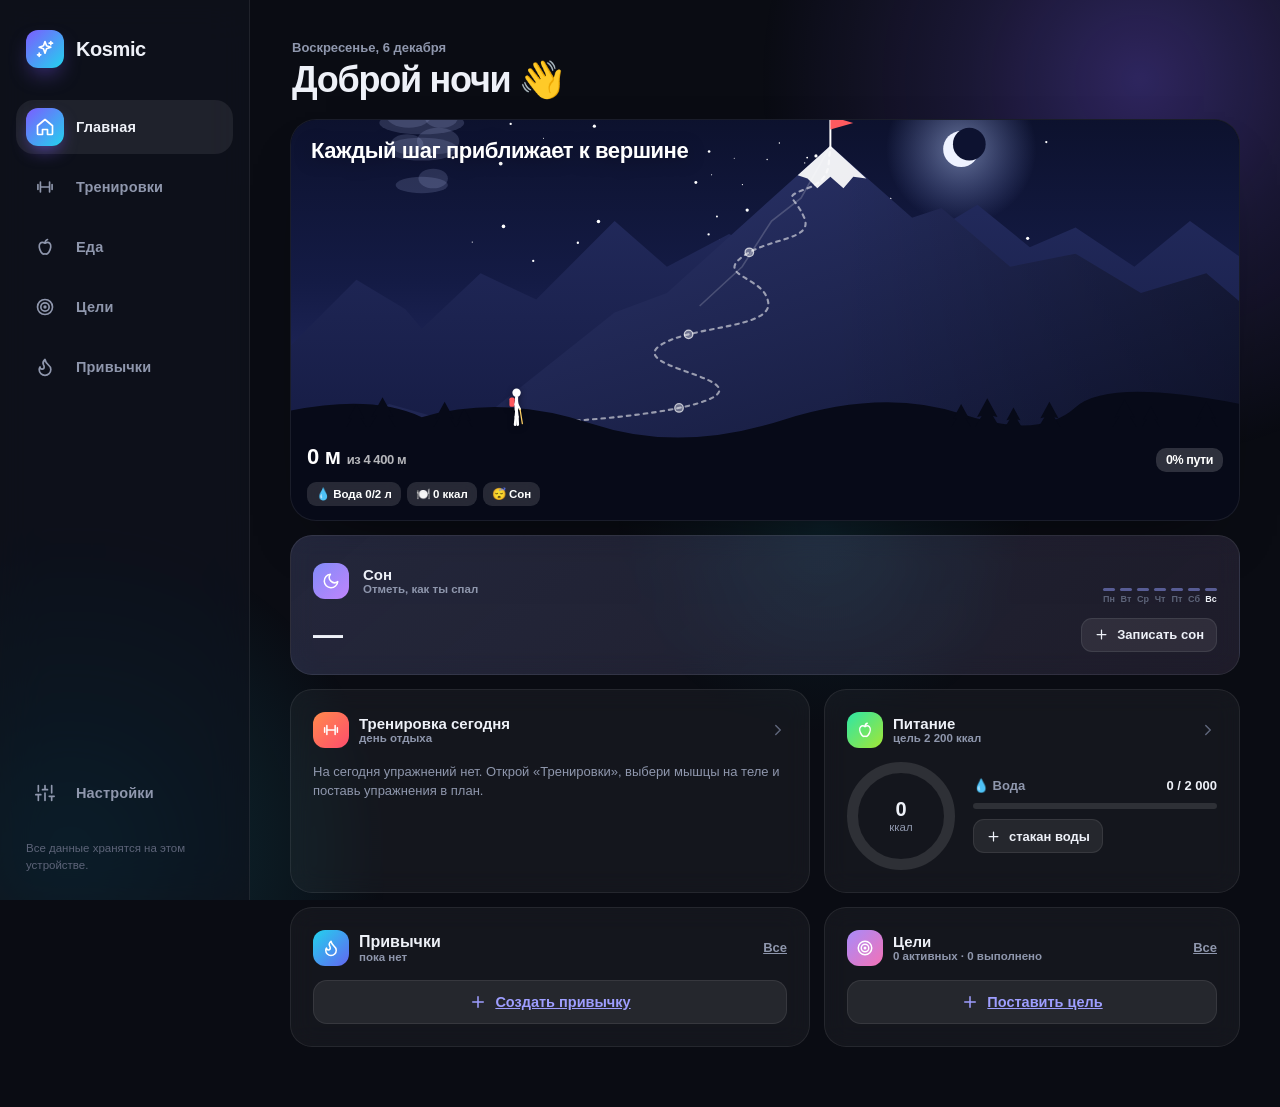
==== commit 67c24859: "Премиум: три плана — месяц 2,99 $ (7 дней бесплатно), год 19,99 $, навсегда 24,99 $ Co-Authored-By: " ====
--- a/index.html
+++ b/index.html
@@ -13,7 +13,7 @@
   <link rel="manifest" href="manifest.webmanifest" />
   <link rel="icon" href="icons/icon-32.png" type="image/png" />
   <link rel="apple-touch-icon" href="icons/icon-180.png?v=2" />
-  <link rel="stylesheet" href="css/styles.css?v=15" />
+  <link rel="stylesheet" href="css/styles.css?v=16" />
 </head>
 <body>
   <div class="bg-orbs" aria-hidden="true">
--- a/css/styles.css
+++ b/css/styles.css
@@ -818,3 +818,14 @@
 .snap-pair.xs { --h: 140px; }
 .snap-pair.day { --h: 120px; gap: 2px; margin: 6px 0; }
 .ex-expand .snap-pair { justify-content: flex-start; }
+
+/* планы Премиума */
+.pw-plans { display: grid; grid-template-columns: repeat(3, 1fr); gap: 8px; margin-top: 8px; }
+.pw-plan { position: relative; display: flex; flex-direction: column; align-items: center; gap: 2px; padding: 16px 6px 12px; border-radius: 16px; background: var(--surface); border: 1.5px solid var(--border); text-align: center; transition: border-color .2s, background .2s; }
+.pw-plan.on { border-color: var(--a1); background: color-mix(in srgb, var(--a1) 12%, transparent); }
+.pw-plan .pw-pt { font-size: 13px; font-weight: 700; color: var(--muted); }
+.pw-plan .pw-pt i { font-style: normal; color: #22c55e; font-weight: 800; }
+.pw-plan b { font-size: 20px; font-weight: 800; letter-spacing: -0.02em; margin-top: 2px; }
+.pw-plan .pw-per { font-size: 12px; color: var(--muted); }
+.pw-plan .pw-note { font-size: 10.5px; color: var(--faint); line-height: 1.3; margin-top: 4px; }
+.pw-pop { position: absolute; top: -9px; left: 50%; transform: translateX(-50%); white-space: nowrap; font-size: 10px; font-weight: 800; padding: 2px 8px; border-radius: 99px; color: #fff; background: linear-gradient(135deg, var(--a1), var(--a2)); }
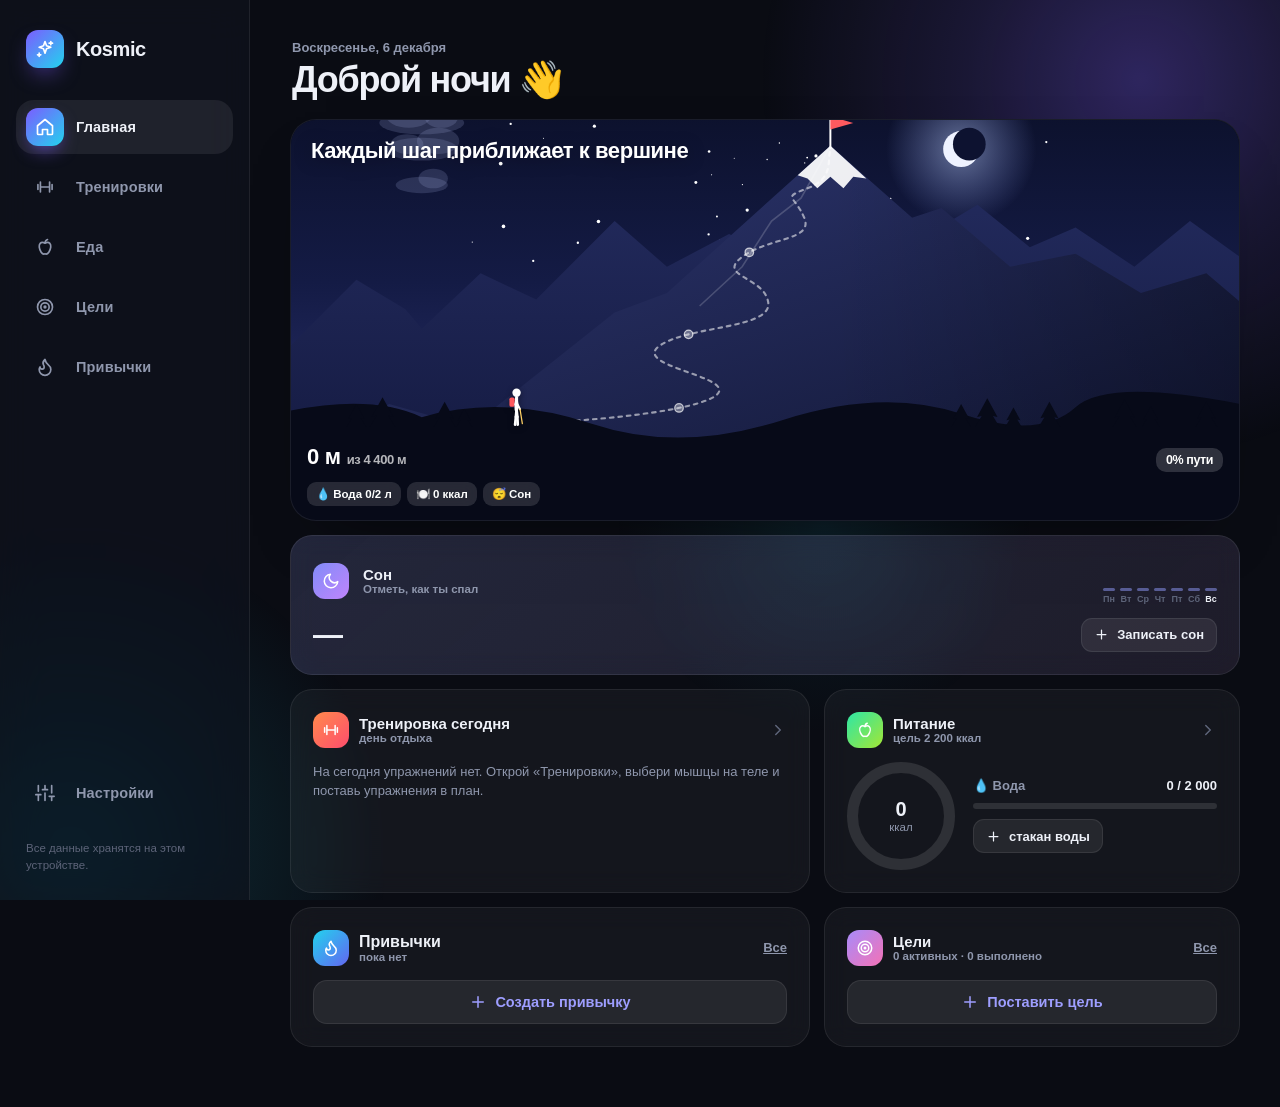
==== commit b60c3f4f: "Премиум: кнопка оплаты — обычная ссылка (открывается и в приложении на iPhone) Co-Authored-By: Claud" ====
--- a/index.html
+++ b/index.html
@@ -13,7 +13,7 @@
   <link rel="manifest" href="manifest.webmanifest" />
   <link rel="icon" href="icons/icon-32.png" type="image/png" />
   <link rel="apple-touch-icon" href="icons/icon-180.png?v=2" />
-  <link rel="stylesheet" href="css/styles.css?v=16" />
+  <link rel="stylesheet" href="css/styles.css?v=17" />
 </head>
 <body>
   <div class="bg-orbs" aria-hidden="true">
--- a/css/styles.css
+++ b/css/styles.css
@@ -829,3 +829,4 @@
 .pw-plan .pw-per { font-size: 12px; color: var(--muted); }
 .pw-plan .pw-note { font-size: 10.5px; color: var(--faint); line-height: 1.3; margin-top: 4px; }
 .pw-pop { position: absolute; top: -9px; left: 50%; transform: translateX(-50%); white-space: nowrap; font-size: 10px; font-weight: 800; padding: 2px 8px; border-radius: 99px; color: #fff; background: linear-gradient(135deg, var(--a1), var(--a2)); }
+a.btn { text-decoration: none; }
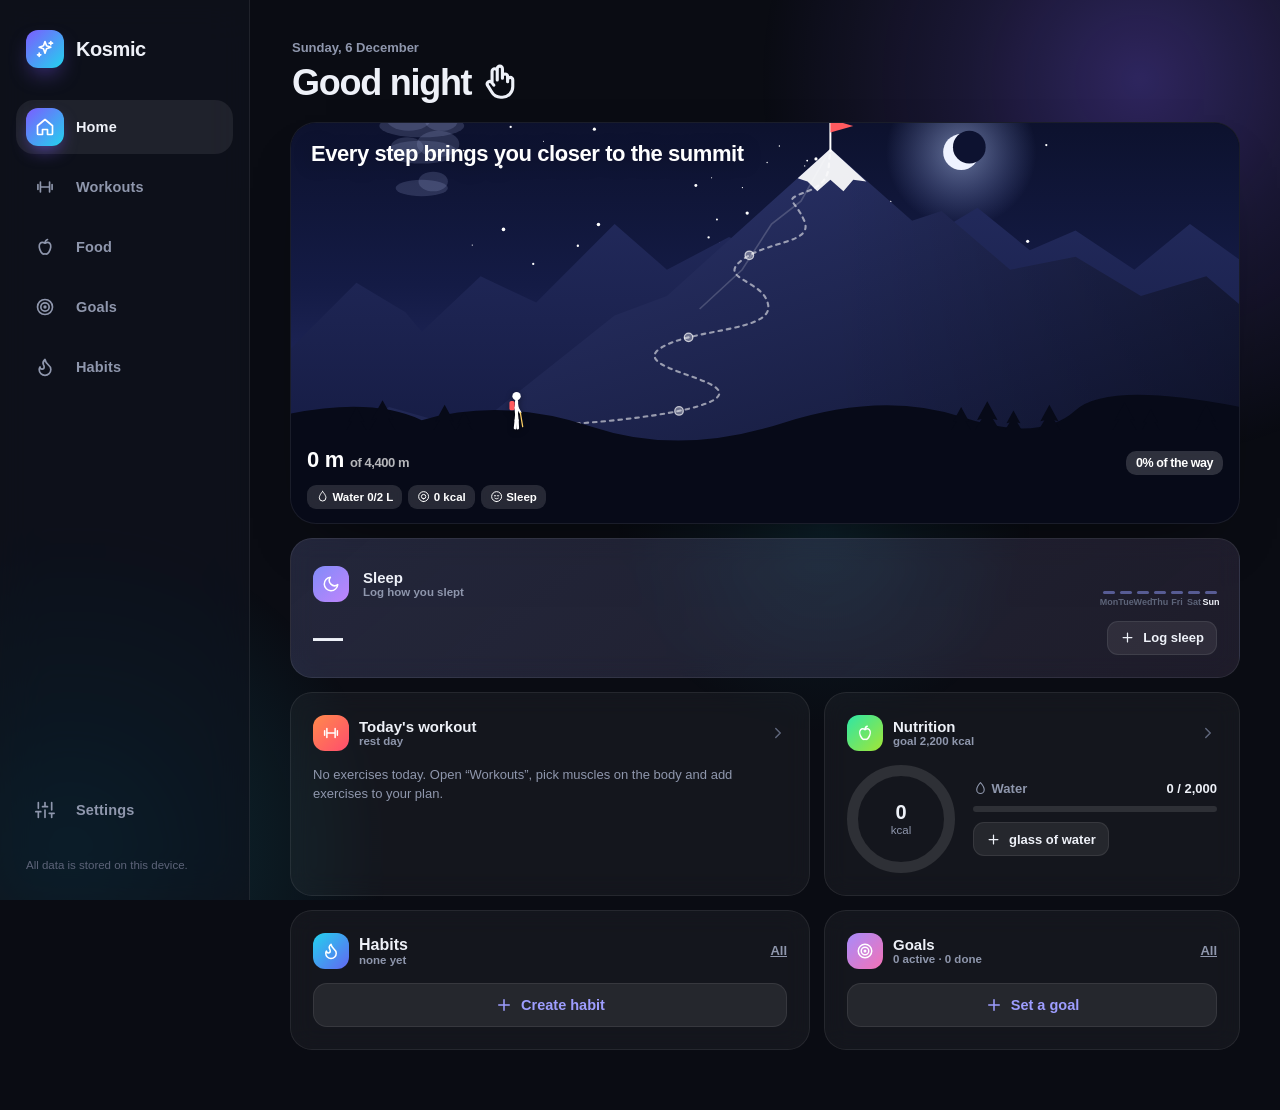
==== commit 5f999a17: "Минималистичные линейные иконки вместо эмодзи во всём приложении Co-Authored-By: Claude Opus 5.5 <no" ====
--- a/index.html
+++ b/index.html
@@ -13,7 +13,7 @@
   <link rel="manifest" href="manifest.webmanifest" />
   <link rel="icon" href="icons/icon-32.png" type="image/png" />
   <link rel="apple-touch-icon" href="icons/icon-180.png?v=2" />
-  <link rel="stylesheet" href="css/styles.css?v=17" />
+  <link rel="stylesheet" href="css/styles.css?v=18" />
 </head>
 <body>
   <div class="bg-orbs" aria-hidden="true">
--- a/css/styles.css
+++ b/css/styles.css
@@ -830,3 +830,6 @@
 .pw-plan .pw-note { font-size: 10.5px; color: var(--faint); line-height: 1.3; margin-top: 4px; }
 .pw-pop { position: absolute; top: -9px; left: 50%; transform: translateX(-50%); white-space: nowrap; font-size: 10px; font-weight: 800; padding: 2px 8px; border-radius: 99px; color: #fff; background: linear-gradient(135deg, var(--a1), var(--a2)); }
 a.btn { text-decoration: none; }
+
+/* минималистичные иконки вместо эмодзи (js/emoji.js) */
+.emi { display: inline-block; width: 1.15em; height: 1.15em; vertical-align: -0.2em; flex: none; }
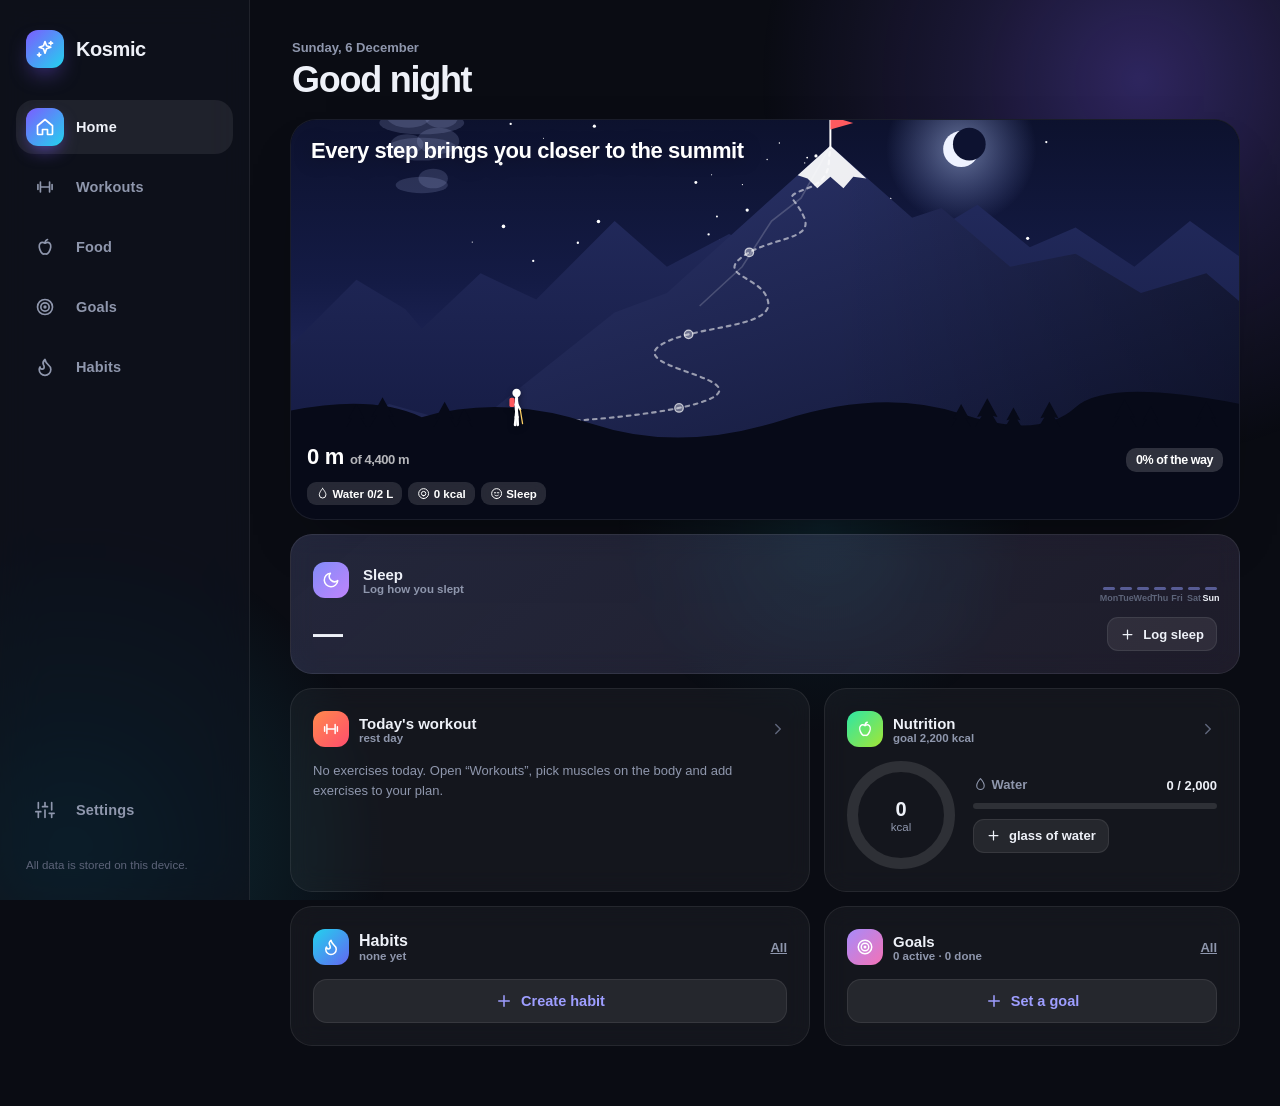
==== commit ec4ac186: "Фигуры упражнений: тело с формой и мышцами, подсветка самой мышцы, ступни по направлению, новые позы" ====
--- a/index.html
+++ b/index.html
@@ -13,7 +13,7 @@
   <link rel="manifest" href="manifest.webmanifest" />
   <link rel="icon" href="icons/icon-32.png" type="image/png" />
   <link rel="apple-touch-icon" href="icons/icon-180.png?v=2" />
-  <link rel="stylesheet" href="css/styles.css?v=18" />
+  <link rel="stylesheet" href="css/styles.css?v=19" />
 </head>
 <body>
   <div class="bg-orbs" aria-hidden="true">
--- a/css/styles.css
+++ b/css/styles.css
@@ -524,15 +524,19 @@
 @media (max-width: 520px) { .kcal-hero { justify-content: center; } .kcal-hero > .grow { flex-basis: 100%; } }
 
 /* ---------- иллюстрации упражнений ---------- */
-:root { --fig: #e9edf7; --fig-far: #7d869f; --eq-frame: #59627c; --eq-pad: #343b50; --eq-plate: #1d2230; --eq-line: #8892ad; --hl1: #ff6a3d; --hl2: #ffb27d; }
-[data-theme="light"] { --fig: #2b3142; --fig-far: #9aa2b6; --eq-frame: #aab1c3; --eq-pad: #cfd4e0; --eq-plate: #e8ebf2; --eq-line: #6b7287; }
+:root { --fig: #e9edf7; --fig-far: #8b93ab; --fig-edge: #151925; --eq-frame: #59627c; --eq-pad: #343b50; --eq-plate: #1d2230; --eq-line: #8892ad; --hl1: #ff6a3d; --hl2: #ffb27d; }
+[data-theme="light"] { --fig: #2b3142; --fig-far: #9aa2b6; --fig-edge: #f4f6fb; --eq-frame: #aab1c3; --eq-pad: #cfd4e0; --eq-plate: #e8ebf2; --eq-line: #6b7287; }
 .fx { width: 100%; height: 100%; overflow: visible; }
 .fx line, .fx polyline { stroke-linecap: round; stroke-linejoin: round; fill: none; }
 .fx-body { stroke: var(--fig); }
 .fx-far { stroke: var(--fig-far); }
 .fx-head { fill: var(--fig); }
-.fx-hl { stroke: var(--hl1); fill: var(--hl1); filter: drop-shadow(0 0 2.5px color-mix(in srgb, var(--hl1) 80%, transparent)); }
-.fx-hl2 { stroke: var(--hl2); fill: var(--hl2); opacity: .75; }
+.fx-hl { fill: var(--hl1); stroke: none; filter: drop-shadow(0 0 2px color-mix(in srgb, var(--hl1) 70%, transparent)); }
+.fx-hl2 { fill: var(--hl2); stroke: none; opacity: .8; }
+.fx-dim { opacity: .55; }
+/* тело фигуры: заливные формы с тонкой тёмной обводкой, чтобы ближняя рука/нога отделялась от корпуса */
+.fx-part { fill: var(--fig); stroke: var(--fig-edge); stroke-width: .7; stroke-linejoin: round; }
+.fx-farp { fill: var(--fig-far); }
 .fx-ground { stroke: var(--border-2); stroke-width: .8; }
 .fx-shadow { fill: rgba(0,0,0,.28); }
 .fx-frame { fill: var(--eq-frame); }
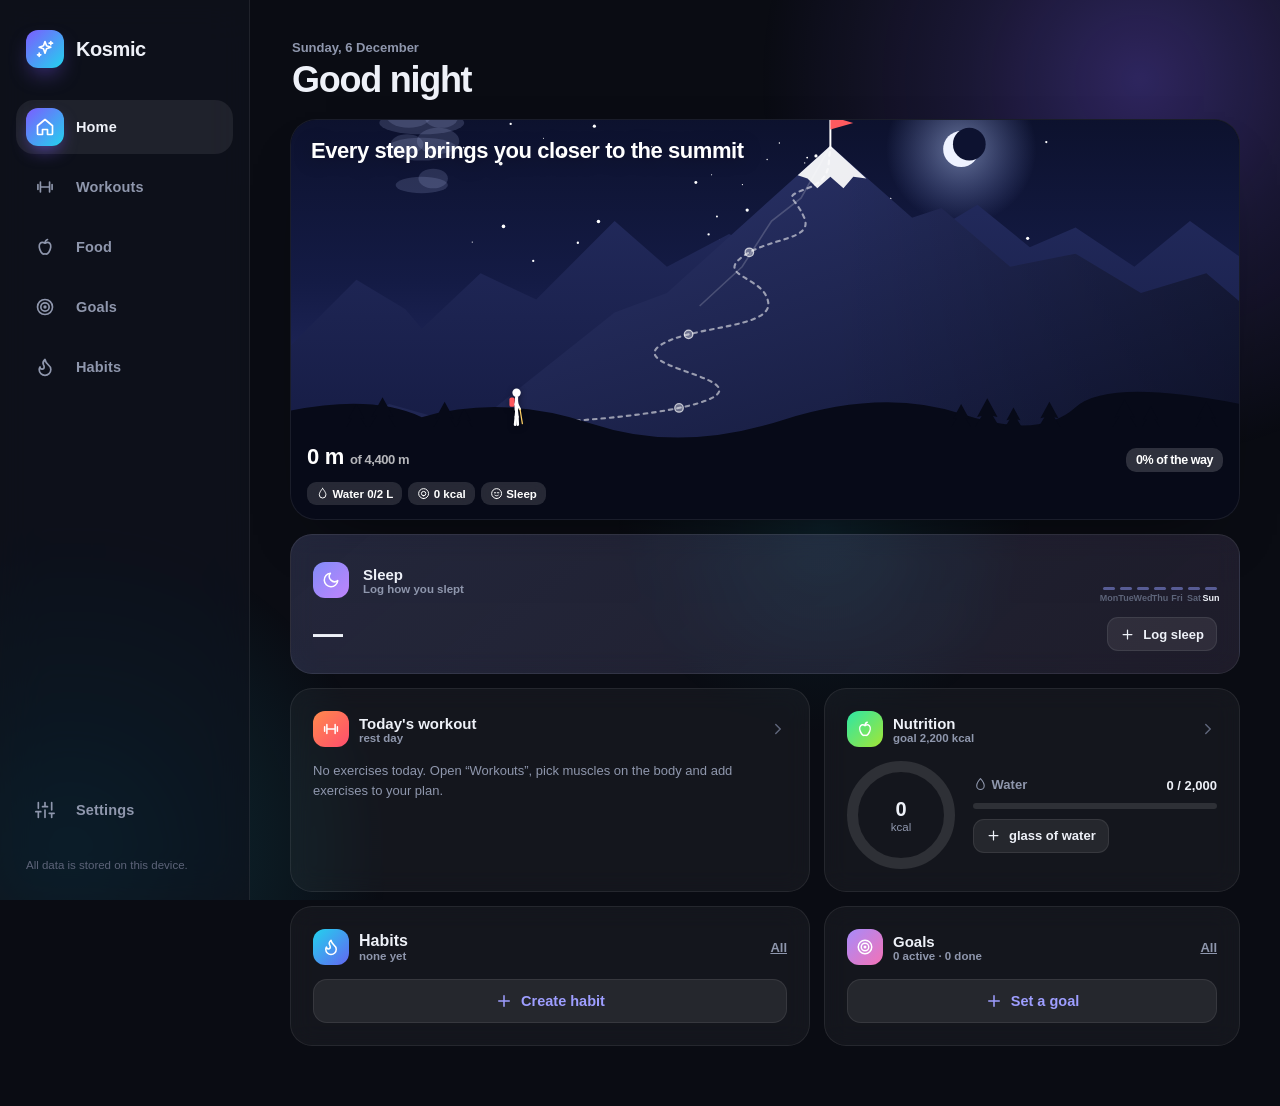
==== commit 67f9a17c: "Фигуры упражнений: прежний дизайн, исправленные движения и направление стоп Co-Authored-By: Claude O" ====
--- a/index.html
+++ b/index.html
@@ -13,7 +13,7 @@
   <link rel="manifest" href="manifest.webmanifest" />
   <link rel="icon" href="icons/icon-32.png" type="image/png" />
   <link rel="apple-touch-icon" href="icons/icon-180.png?v=2" />
-  <link rel="stylesheet" href="css/styles.css?v=19" />
+  <link rel="stylesheet" href="css/styles.css?v=20" />
 </head>
 <body>
   <div class="bg-orbs" aria-hidden="true">
--- a/css/styles.css
+++ b/css/styles.css
@@ -531,8 +531,8 @@
 .fx-body { stroke: var(--fig); }
 .fx-far { stroke: var(--fig-far); }
 .fx-head { fill: var(--fig); }
-.fx-hl { fill: var(--hl1); stroke: none; filter: drop-shadow(0 0 2px color-mix(in srgb, var(--hl1) 70%, transparent)); }
-.fx-hl2 { fill: var(--hl2); stroke: none; opacity: .8; }
+.fx-hl { stroke: var(--hl1); fill: var(--hl1); filter: drop-shadow(0 0 2.5px color-mix(in srgb, var(--hl1) 80%, transparent)); }
+.fx-hl2 { stroke: var(--hl2); fill: var(--hl2); opacity: .75; }
 .fx-dim { opacity: .55; }
 /* тело фигуры: заливные формы с тонкой тёмной обводкой, чтобы ближняя рука/нога отделялась от корпуса */
 .fx-part { fill: var(--fig); stroke: var(--fig-edge); stroke-width: .7; stroke-linejoin: round; }
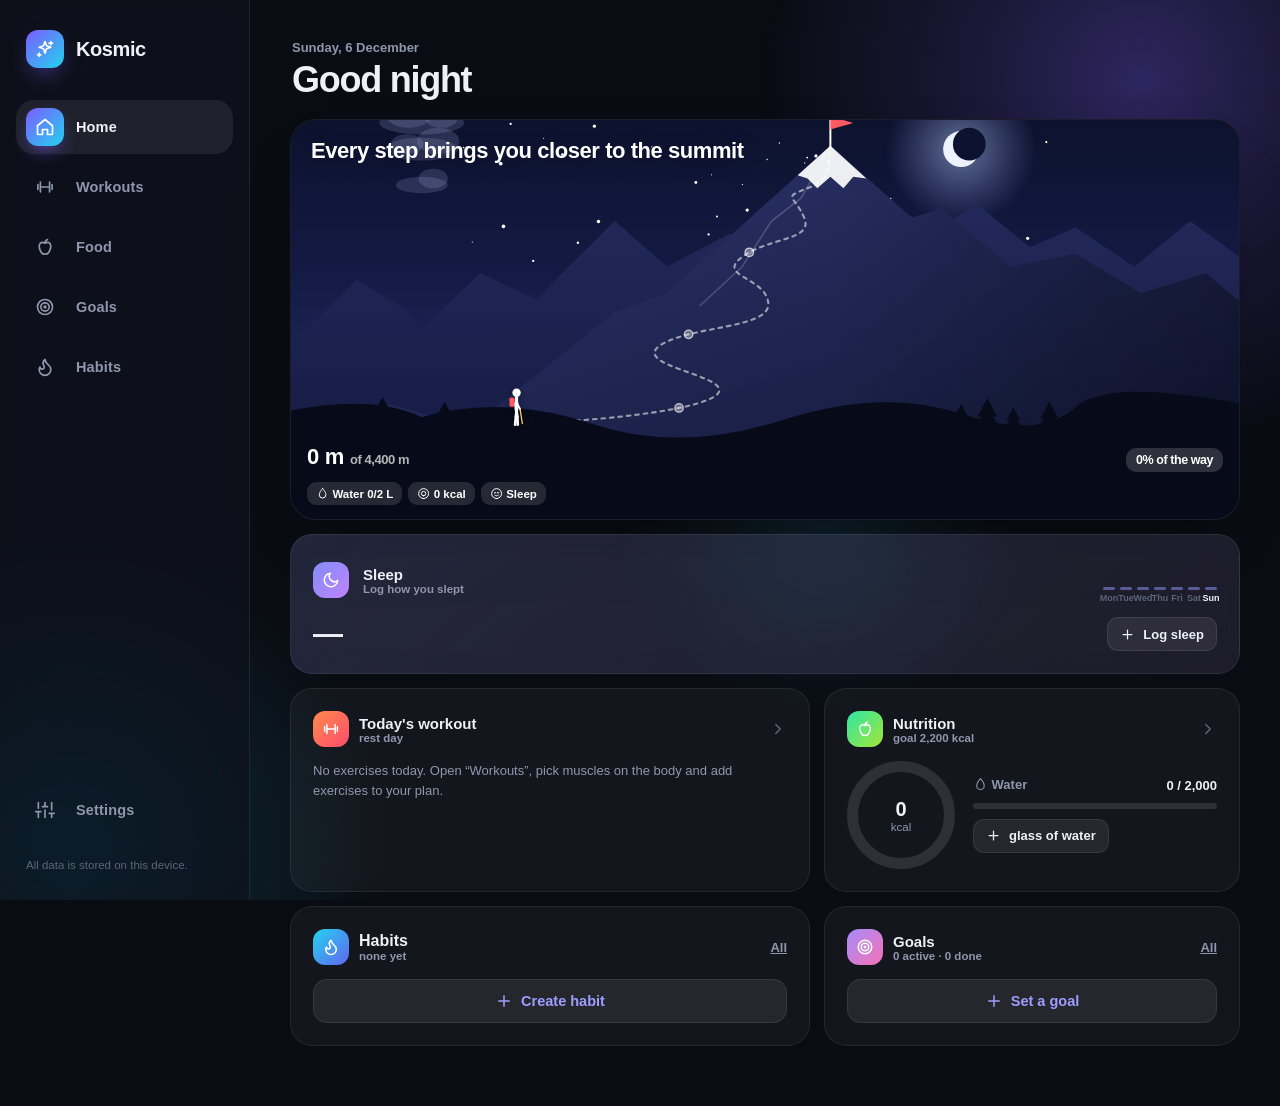
==== commit 1e836f6b: "Таймер «сколько прошло»: пауза и продолжение; «Выполнено!» под целью видно только при свайпе Co-Auth" ====
--- a/index.html
+++ b/index.html
@@ -13,7 +13,7 @@
   <link rel="manifest" href="manifest.webmanifest" />
   <link rel="icon" href="icons/icon-32.png" type="image/png" />
   <link rel="apple-touch-icon" href="icons/icon-180.png?v=2" />
-  <link rel="stylesheet" href="css/styles.css?v=20" />
+  <link rel="stylesheet" href="css/styles.css?v=21" />
 </head>
 <body>
   <div class="bg-orbs" aria-hidden="true">
--- a/css/styles.css
+++ b/css/styles.css
@@ -482,9 +482,11 @@
 .swipe-bg {
   position: absolute; inset: 0; border-radius: 20px; display: flex; align-items: center; padding-left: 22px; gap: 10px; color: #fff; font-weight: 750;
   background: linear-gradient(90deg, var(--gc, var(--a1)), color-mix(in srgb, var(--gc, var(--a1)) 50%, transparent));
-}
+  opacity: 0; transition: opacity .2s; /* «Выполнено!» видно только во время свайпа */
+}
+.swipe-wrap.dragging .swipe-bg, .swipe-wrap.swiped .swipe-bg { opacity: 1; }
 .swipe-wrap .goal-card { transition: transform 0.35s cubic-bezier(.2,.9,.25,1); will-change: transform; background: var(--bg-2); }
-[data-theme="dark"] .swipe-wrap .goal-card, :root:not([data-theme]) .swipe-wrap .goal-card { background: color-mix(in srgb, var(--bg-2) 92%, #fff 3%); }
+[data-theme="dark"] .swipe-wrap .goal-card, :root:not([data-theme]) .swipe-wrap .goal-card { background: color-mix(in srgb, var(--bg-2) 97%, #fff 3%); }
 .swipe-wrap.dragging .goal-card { transition: none; }
 .swipe-hint { display: inline-flex; align-items: center; gap: 4px; font-size: 11.5px; color: var(--faint); font-weight: 600; }
 .swipe-hint svg { animation: nudge 1.6s ease-in-out infinite; }
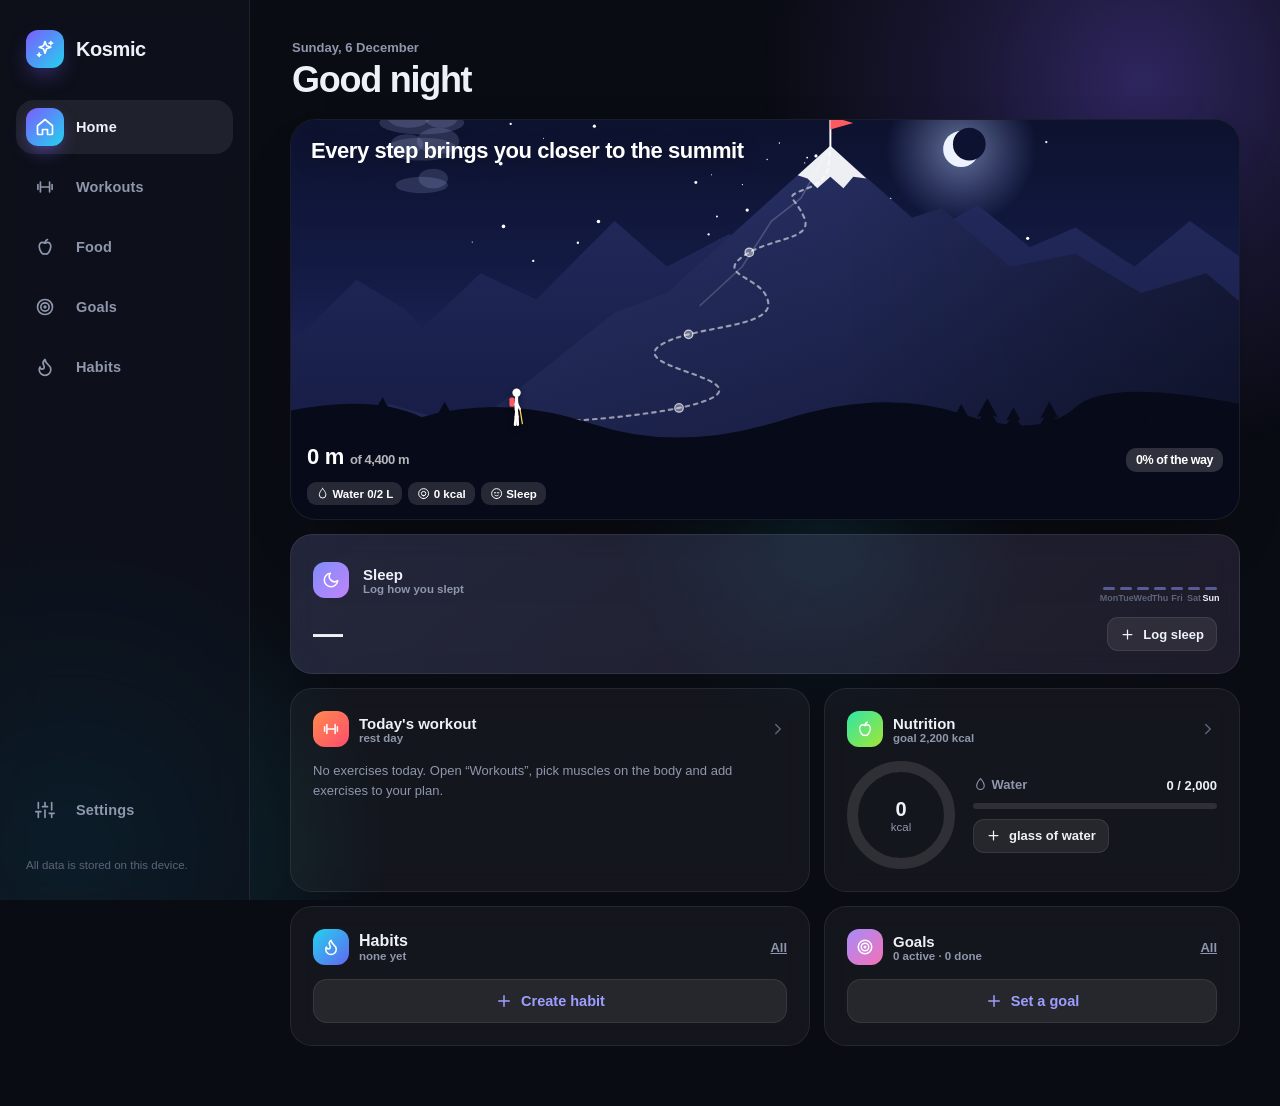
==== commit 4398878e: "Привычки по дням недели (раз в неделю и т.п.) и календарь «что предстоит» в привычках и целях Co-Aut" ====
--- a/index.html
+++ b/index.html
@@ -13,7 +13,7 @@
   <link rel="manifest" href="manifest.webmanifest" />
   <link rel="icon" href="icons/icon-32.png" type="image/png" />
   <link rel="apple-touch-icon" href="icons/icon-180.png?v=2" />
-  <link rel="stylesheet" href="css/styles.css?v=21" />
+  <link rel="stylesheet" href="css/styles.css?v=22" />
 </head>
 <body>
   <div class="bg-orbs" aria-hidden="true">
--- a/css/styles.css
+++ b/css/styles.css
@@ -839,3 +839,33 @@
 
 /* минималистичные иконки вместо эмодзи (js/emoji.js) */
 .emi { display: inline-block; width: 1.15em; height: 1.15em; vertical-align: -0.2em; flex: none; }
+
+/* ---------- привычки по дням недели ---------- */
+.week-dots .wdot.off i { background: transparent; box-shadow: inset 0 0 0 1.5px var(--border); }
+.week-dots .wdot.off { color: color-mix(in srgb, var(--faint) 60%, transparent); }
+
+/* ---------- календарь «что предстоит» ---------- */
+.plan-cal .pc-head { margin-bottom: 12px; gap: 8px; }
+.plan-cal .pc-ic { width: 36px; height: 36px; border-radius: 12px; display: grid; place-items: center; color: #fff; background: linear-gradient(135deg, var(--a1), var(--a2)); flex: none; }
+.plan-cal .pc-month { min-width: 108px; text-align: center; font-weight: 800; font-size: 14px; cursor: pointer; }
+.pc-grid { display: grid; grid-template-columns: repeat(7, minmax(0, 1fr)); gap: 4px; }
+.pc-wd { text-align: center; font-size: 10.5px; font-weight: 800; color: var(--faint); text-transform: uppercase; letter-spacing: .04em; padding-bottom: 2px; }
+.pc-cell { appearance: none; border: 1px solid transparent; background: var(--surface-2, rgba(255,255,255,.03)); color: var(--text); border-radius: 12px; aspect-ratio: 1 / 1.05; min-height: 38px; display: flex; flex-direction: column; align-items: center; justify-content: center; gap: 3px; padding: 0; cursor: pointer; font: inherit; transition: background .2s, border-color .2s; }
+.pc-cell .n { font-size: 13.5px; font-weight: 700; font-variant-numeric: tabular-nums; line-height: 1; }
+.pc-dots { display: flex; gap: 3px; height: 5px; }
+.pc-dots i { width: 5px; height: 5px; border-radius: 50%; display: block; }
+.pc-cell.out { opacity: .22; pointer-events: none; }
+.pc-cell.past .n { color: var(--muted); }
+.pc-cell.all { background: color-mix(in srgb, var(--a1) 16%, transparent); }
+.pc-cell.today { border-color: var(--a1); }
+.pc-cell.today .n { color: var(--a1); }
+.pc-cell.sel { background: linear-gradient(160deg, var(--a1), var(--a2)); border-color: transparent; }
+.pc-cell.sel .n { color: #fff; }
+.pc-cell.sel .pc-dots i { box-shadow: 0 0 0 1.5px #fff; }
+.pc-day { margin-top: 14px; padding-top: 12px; border-top: 1px solid var(--border); }
+.pc-day-head { display: flex; align-items: baseline; gap: 8px; margin-bottom: 8px; }
+.pc-empty { padding: 6px 0 2px; }
+.pc-day .item { text-decoration: none; color: inherit; }
+.pc-tag { flex: none; font-size: 11px; font-weight: 800; padding: 4px 8px; border-radius: 999px; background: var(--surface-3); color: var(--muted); display: inline-flex; align-items: center; gap: 3px; white-space: nowrap; }
+.pc-tag.ok { background: color-mix(in srgb, var(--gc, var(--a1)) 22%, transparent); color: var(--text); }
+.pc-tag.late, .pc-tag.miss { background: color-mix(in srgb, #fb7185 18%, transparent); color: #fb7185; }
